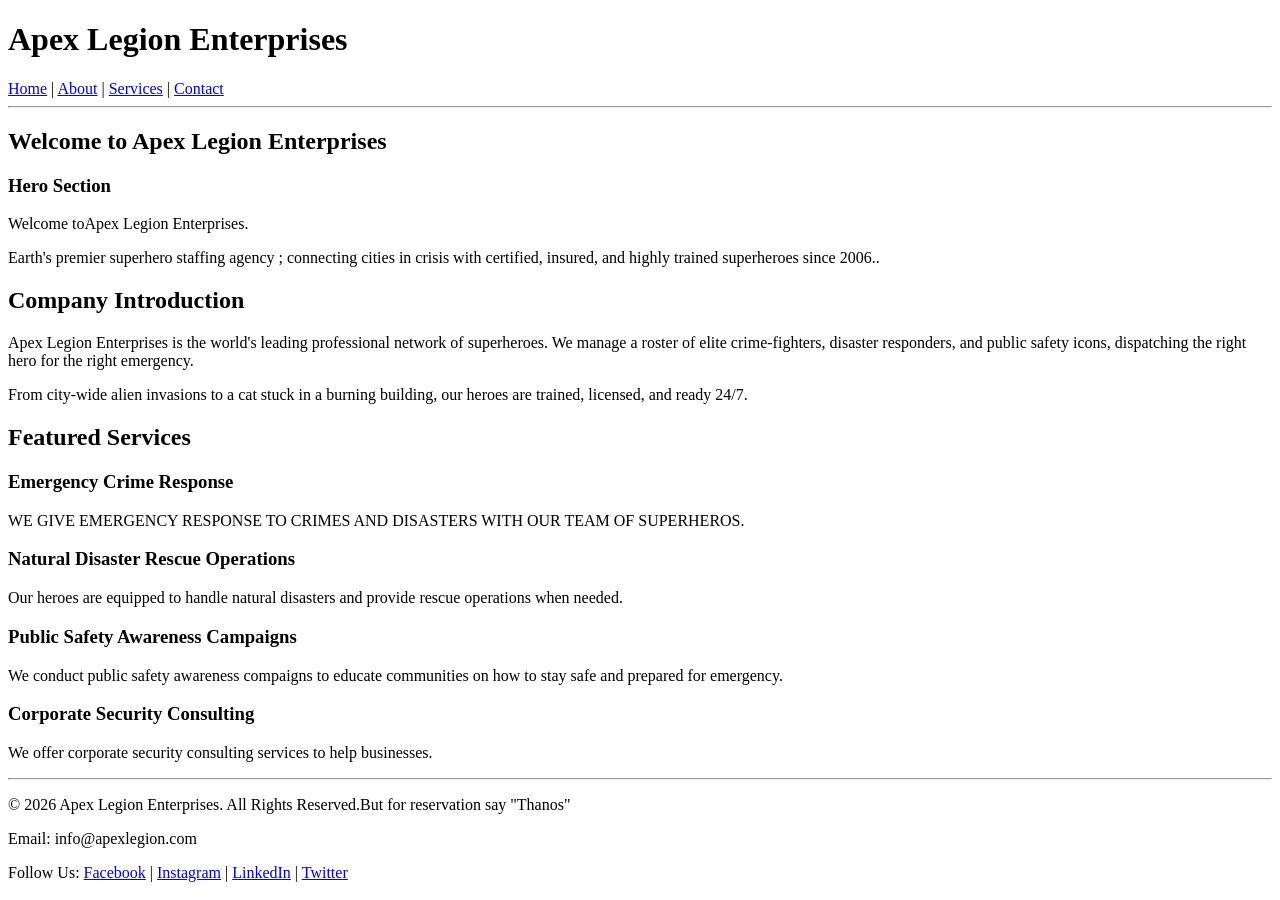
==== index.html @ bfd605f2 "Initial commit of Multi-page-websete" ====
<!DOCTYPE html>
<html lang="en">
<head>
    <meta charset="UTF-8">
    <meta name="viewport" content="width=device-width, initial-scale=1.0">
    <title>Apex Legion Enterprises - Home</title>
</head>
<body>

    <header>
        <h1>Apex Legion Enterprises</h1>

        <nav>
            <a href="index.html">Home</a> |
            <a href="about.html">About</a> |
            <a href="services.html">Services</a> |
            <a href="contact.html">Contact</a>
        </nav>

        <hr>
    </header>

    <main>

        <section>
            <h2>Welcome to Apex Legion Enterprises</h2>

            <article>
                <h3>Hero Section</h3>

                <p>
                    Welcome toApex Legion Enterprises.
                </p>

                <p>
                     Earth's premier superhero staffing agency ; connecting cities in crisis with certified, insured, and highly trained superheroes since 2006..
                </p>
            </article>
        </section>

        <section>
            <h2>Company Introduction</h2>

            <article>
                <p>
                    Apex Legion Enterprises is the world's leading professional network of superheroes. We manage a roster of elite crime-fighters, disaster responders, and public safety icons, dispatching the right hero for the right emergency.
                </p>

                <p>
                     From city-wide alien invasions to a cat stuck in a burning building, our heroes are trained, licensed, and ready 24/7.
                </p>
            </article>
        </section>

        <section>
            <h2>Featured Services</h2>

            <article>

                <h3>Emergency Crime Response</h3>
                <p>
                   WE GIVE EMERGENCY RESPONSE TO CRIMES AND DISASTERS WITH OUR TEAM OF SUPERHEROS.
                </p>

                <h3>Natural Disaster Rescue Operations</h3>
                <p>
                    Our heroes are equipped to handle natural disasters and provide rescue operations when needed.
                </p>

                <h3>Public Safety Awareness Campaigns</h3>
                <p>
                    We conduct public safety awareness compaigns to educate communities on how to stay safe and prepared for emergency.
                </p>

                <h3>Corporate Security Consulting</h3>
                <p>
                    We offer corporate security consulting services to help businesses.
                </p>

            </article>
        </section>

    </main>

    <hr>

    <footer>

        <p>&copy; 2026 Apex Legion Enterprises. All Rights Reserved.But for reservation say "Thanos"</p>

        <p>Email: info@apexlegion.com</p>

        <p>
            Follow Us:
            <a href="#">Facebook</a> |
            <a href="#">Instagram</a> |
            <a href="#">LinkedIn</a> |
            <a href="#">Twitter</a>
        </p>

    </footer>

</body>
</html>
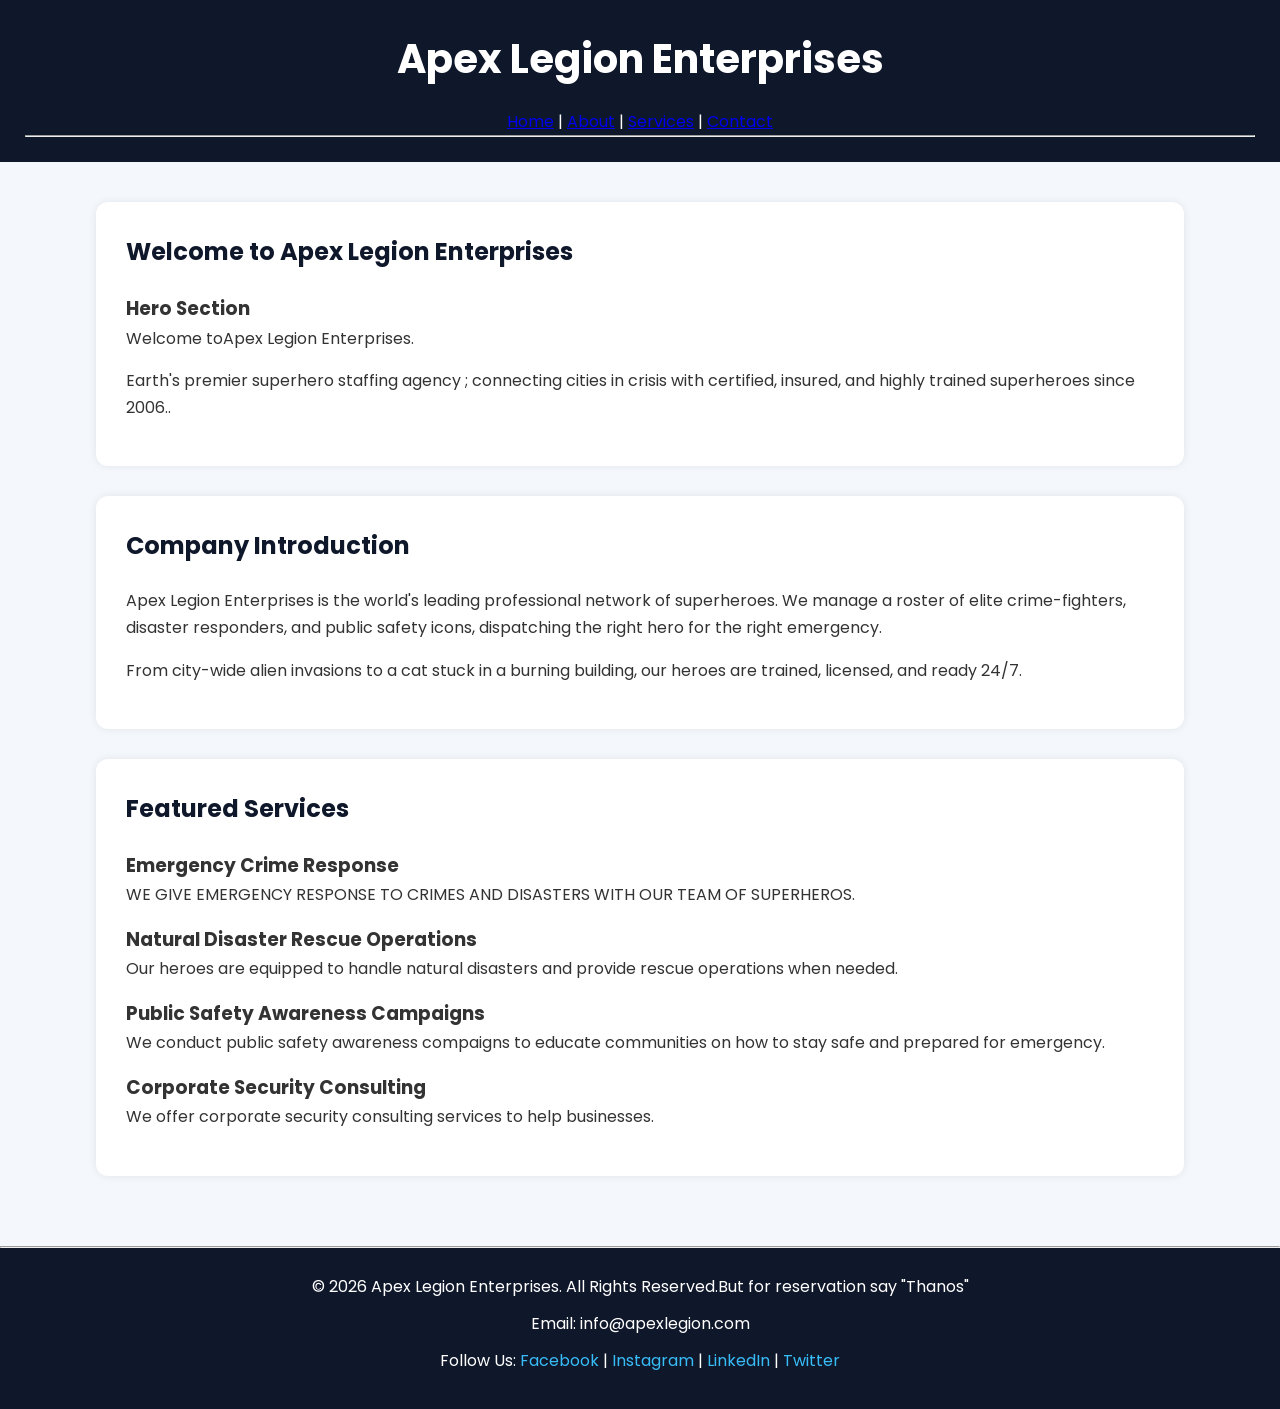
==== commit c919c91b: "added new css and updated project files" ====
--- a/index.html
+++ b/index.html
@@ -1,104 +1,108 @@
-<!DOCTYPE html>
-<html lang="en">
-<head>
-    <meta charset="UTF-8">
-    <meta name="viewport" content="width=device-width, initial-scale=1.0">
-    <title>Apex Legion Enterprises - Home</title>
-</head>
-<body>
-
-    <header>
-        <h1>Apex Legion Enterprises</h1>
-
-        <nav>
-            <a href="index.html">Home</a> |
-            <a href="about.html">About</a> |
-            <a href="services.html">Services</a> |
-            <a href="contact.html">Contact</a>
-        </nav>
-
-        <hr>
-    </header>
-
-    <main>
-
-        <section>
-            <h2>Welcome to Apex Legion Enterprises</h2>
-
-            <article>
-                <h3>Hero Section</h3>
-
-                <p>
-                    Welcome toApex Legion Enterprises.
-                </p>
-
-                <p>
-                     Earth's premier superhero staffing agency ; connecting cities in crisis with certified, insured, and highly trained superheroes since 2006..
-                </p>
-            </article>
-        </section>
-
-        <section>
-            <h2>Company Introduction</h2>
-
-            <article>
-                <p>
-                    Apex Legion Enterprises is the world's leading professional network of superheroes. We manage a roster of elite crime-fighters, disaster responders, and public safety icons, dispatching the right hero for the right emergency.
-                </p>
-
-                <p>
-                     From city-wide alien invasions to a cat stuck in a burning building, our heroes are trained, licensed, and ready 24/7.
-                </p>
-            </article>
-        </section>
-
-        <section>
-            <h2>Featured Services</h2>
-
-            <article>
-
-                <h3>Emergency Crime Response</h3>
-                <p>
-                   WE GIVE EMERGENCY RESPONSE TO CRIMES AND DISASTERS WITH OUR TEAM OF SUPERHEROS.
-                </p>
-
-                <h3>Natural Disaster Rescue Operations</h3>
-                <p>
-                    Our heroes are equipped to handle natural disasters and provide rescue operations when needed.
-                </p>
-
-                <h3>Public Safety Awareness Campaigns</h3>
-                <p>
-                    We conduct public safety awareness compaigns to educate communities on how to stay safe and prepared for emergency.
-                </p>
-
-                <h3>Corporate Security Consulting</h3>
-                <p>
-                    We offer corporate security consulting services to help businesses.
-                </p>
-
-            </article>
-        </section>
-
-    </main>
-
-    <hr>
-
-    <footer>
-
-        <p>&copy; 2026 Apex Legion Enterprises. All Rights Reserved.But for reservation say "Thanos"</p>
-
-        <p>Email: info@apexlegion.com</p>
-
-        <p>
-            Follow Us:
-            <a href="#">Facebook</a> |
-            <a href="#">Instagram</a> |
-            <a href="#">LinkedIn</a> |
-            <a href="#">Twitter</a>
-        </p>
-
-    </footer>
-
-</body>
+<!DOCTYPE html>
+<html lang="en">
+<head>
+    <meta charset="UTF-8">
+    <meta name="viewport" content="width=device-width, initial-scale=1.0">
+    <title>Apex Legion Enterprises - Home</title>
+     <link rel="preconnect" href="https://fonts.gstatic.com" crossorigin>
+    <link href="https://fonts.googleapis.com/css2?family=Poppins:wght@300;400;500;600;700&display=swap" rel="stylesheet">
+    <link rel="stylesheet" href="style.css">
+
+</head>
+<body>
+
+    <header>
+        <h1>Apex Legion Enterprises</h1>
+
+        <nav>
+            <a href="index.html">Home</a> |
+            <a href="about.html">About</a> |
+            <a href="services.html">Services</a> |
+            <a href="contact.html">Contact</a>
+        </nav>
+
+        <hr>
+    </header>
+
+    <main>
+
+        <section>
+            <h2>Welcome to Apex Legion Enterprises</h2>
+
+            <article>
+                <h3>Hero Section</h3>
+
+                <p>
+                    Welcome toApex Legion Enterprises.
+                </p>
+
+                <p>
+                     Earth's premier superhero staffing agency ; connecting cities in crisis with certified, insured, and highly trained superheroes since 2006..
+                </p>
+            </article>
+        </section>
+
+        <section>
+            <h2>Company Introduction</h2>
+
+            <article>
+                <p>
+                    Apex Legion Enterprises is the world's leading professional network of superheroes. We manage a roster of elite crime-fighters, disaster responders, and public safety icons, dispatching the right hero for the right emergency.
+                </p>
+
+                <p>
+                     From city-wide alien invasions to a cat stuck in a burning building, our heroes are trained, licensed, and ready 24/7.
+                </p>
+            </article>
+        </section>
+
+        <section>
+            <h2>Featured Services</h2>
+
+            <article>
+
+                <h3>Emergency Crime Response</h3>
+                <p>
+                   WE GIVE EMERGENCY RESPONSE TO CRIMES AND DISASTERS WITH OUR TEAM OF SUPERHEROS.
+                </p>
+
+                <h3>Natural Disaster Rescue Operations</h3>
+                <p>
+                    Our heroes are equipped to handle natural disasters and provide rescue operations when needed.
+                </p>
+
+                <h3>Public Safety Awareness Campaigns</h3>
+                <p>
+                    We conduct public safety awareness compaigns to educate communities on how to stay safe and prepared for emergency.
+                </p>
+
+                <h3>Corporate Security Consulting</h3>
+                <p>
+                    We offer corporate security consulting services to help businesses.
+                </p>
+
+            </article>
+        </section>
+
+    </main>
+
+    <hr>
+
+    <footer>
+
+        <p>&copy; 2026 Apex Legion Enterprises. All Rights Reserved.But for reservation say "Thanos"</p>
+
+        <p>Email: info@apexlegion.com</p>
+
+        <p>
+            Follow Us:
+            <a href="#">Facebook</a> |
+            <a href="#">Instagram</a> |
+            <a href="#">LinkedIn</a> |
+            <a href="#">Twitter</a>
+        </p>
+
+    </footer>
+
+</body>
 </html>
--- a/style.css
+++ b/style.css
@@ -0,0 +1,143 @@
+*{
+    margin:0;
+    padding:0;
+    box-sizing:border-box;
+}
+
+
+body{
+    font-family:'Poppins',sans-serif;
+    background:#f4f7fb;
+    color:#333;
+    line-height:1.7;
+}
+
+
+header{
+    background:#0f172a;
+    color:white;
+    text-align:center;
+    padding:25px;
+}
+
+header h1{
+    font-size:40px;
+    margin-bottom:15px;
+}
+
+nav ul{
+    list-style:none;
+}
+
+nav ul li{
+    display:inline-block;
+    margin:0 15px;
+}
+
+nav ul li a{
+    color:white;
+    text-decoration:none;
+    font-size:18px;
+    font-weight:500;
+    transition:.3s;
+}
+
+nav ul li a:hover,
+nav ul li a.active{
+    color:#38bdf8;
+}
+
+main{
+    width:85%;
+    margin:auto;
+    padding:40px 0;
+}
+
+
+.hero{
+    background:white;
+    padding:50px;
+    text-align:center;
+    border-radius:12px;
+    margin-bottom:40px;
+    box-shadow:0 0 10px rgba(0,0,0,.1);
+}
+
+.hero h2{
+    font-size:35px;
+    color:#0f172a;
+    margin-bottom:20px;
+}
+
+.hero p{
+    font-size:18px;
+    margin-bottom:15px;
+}
+
+
+.btn{
+    display:inline-block;
+    margin-top:20px;
+    background:#2563eb;
+    color:white;
+    text-decoration:none;
+    padding:12px 28px;
+    border-radius:8px;
+    transition:.3s;
+}
+
+.btn:hover{
+    background:#1d4ed8;
+}
+
+
+section{
+    background:white;
+    padding:30px;
+    margin-bottom:30px;
+    border-radius:12px;
+    box-shadow:0 0 8px rgba(0,0,0,.08);
+}
+
+section h2{
+    margin-bottom:20px;
+    color:#0f172a;
+}
+
+section p{
+    margin-bottom:15px;
+}
+
+.service-box{
+    margin-bottom:25px;
+    padding:20px;
+    background:#eef6ff;
+    border-left:5px solid #2563eb;
+    border-radius:8px;
+}
+
+.service-box h3{
+    margin-bottom:10px;
+    color:#2563eb;
+}
+
+
+footer{
+    background:#0f172a;
+    color:white;
+    text-align:center;
+    padding:25px;
+}
+
+footer p{
+    margin-bottom:10px;
+}
+
+footer a{
+    color:#38bdf8;
+    text-decoration:none;
+}
+
+footer a:hover{
+    color:white;
+}
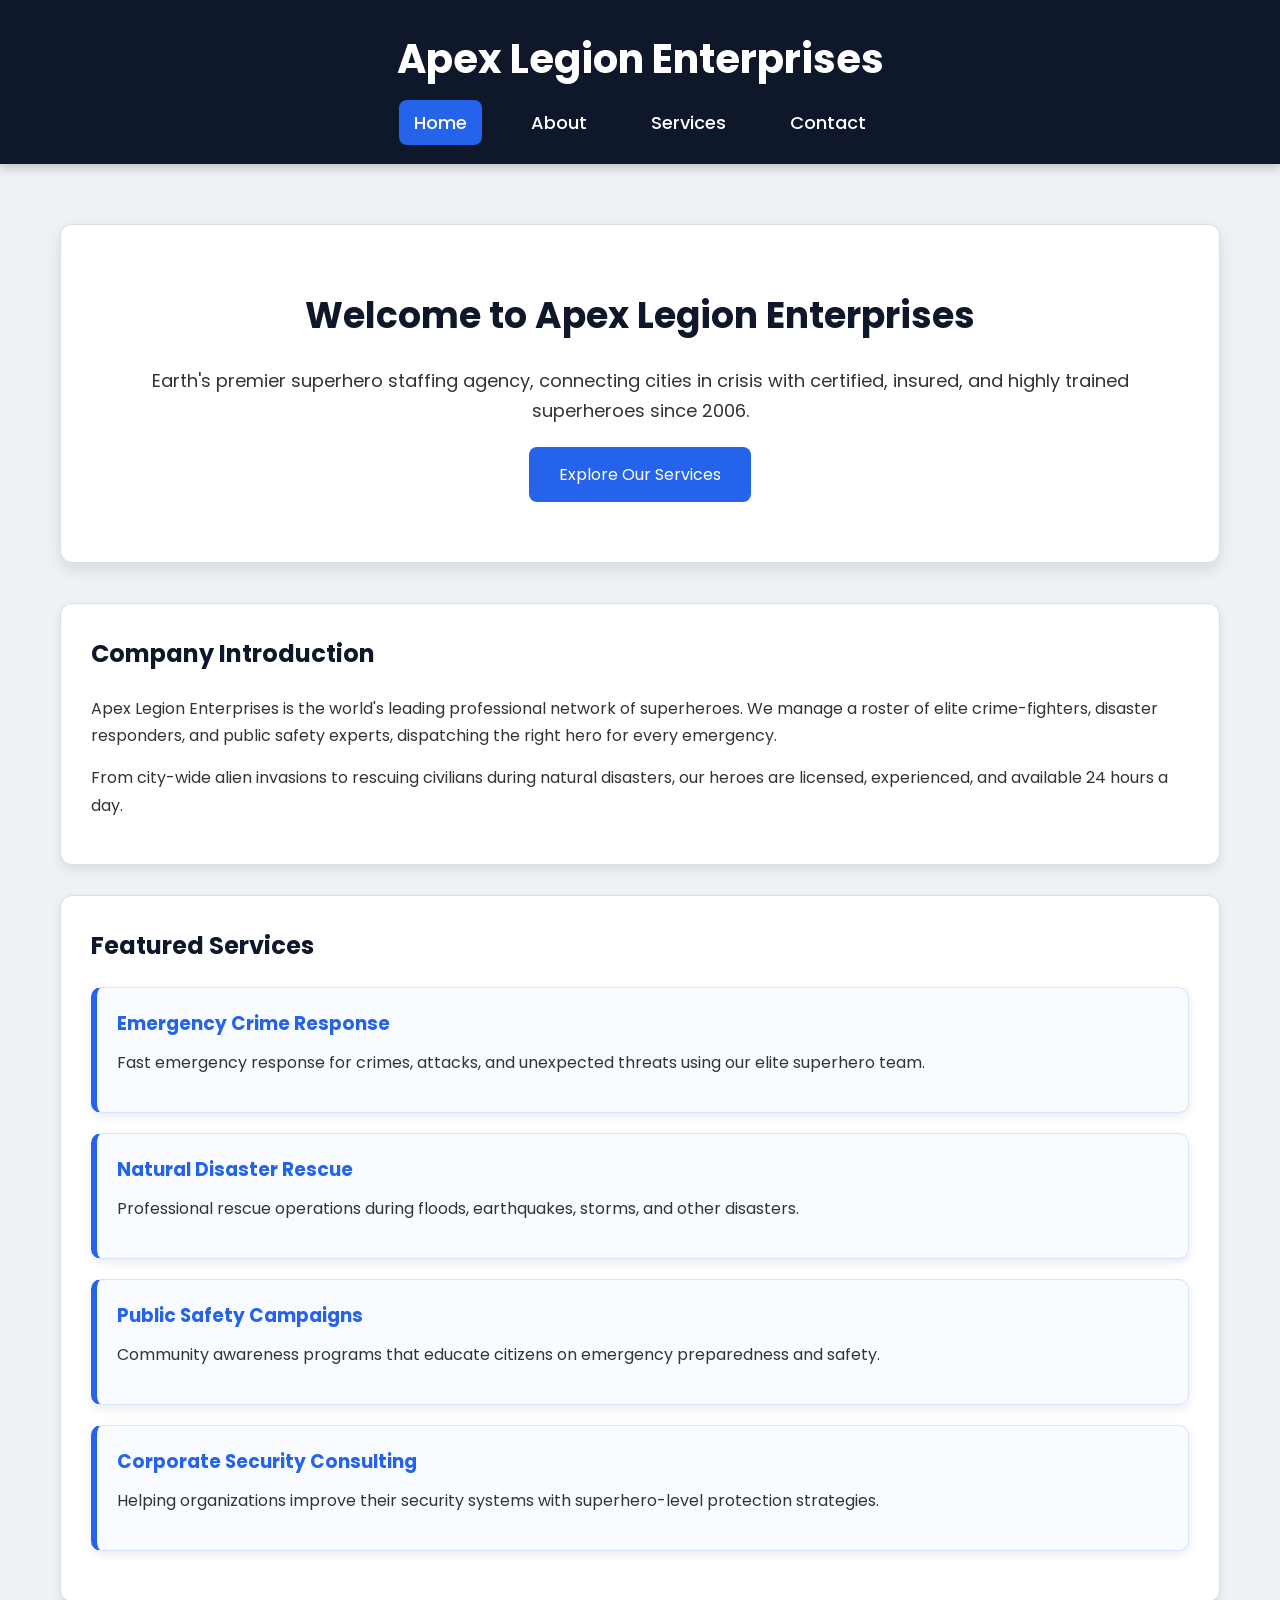
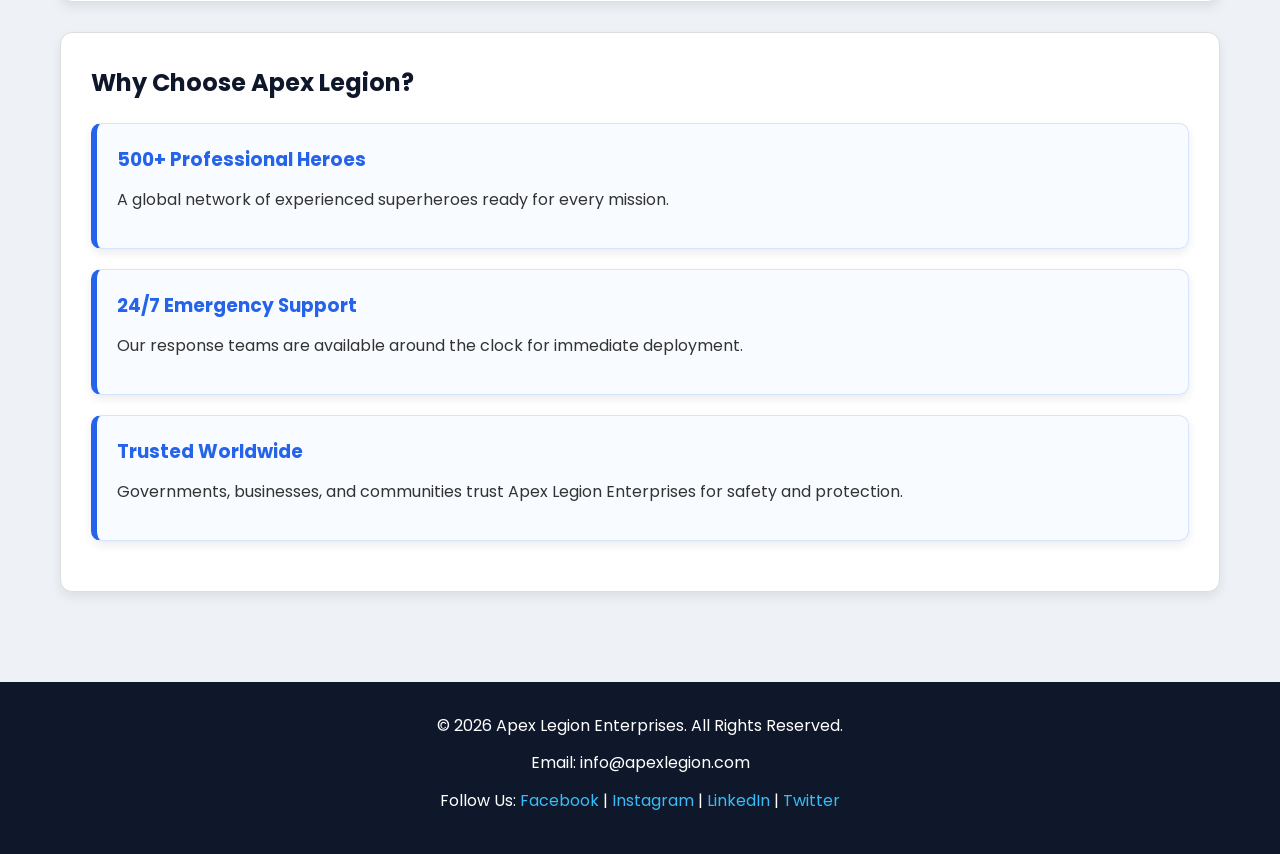
==== commit 07f26eab: "Added new css and updated project files" ====
--- a/index.html
+++ b/index.html
@@ -1,96 +1,140 @@
 <!DOCTYPE html>
 <html lang="en">
+
 <head>
     <meta charset="UTF-8">
     <meta name="viewport" content="width=device-width, initial-scale=1.0">
     <title>Apex Legion Enterprises - Home</title>
-     <link rel="preconnect" href="https://fonts.gstatic.com" crossorigin>
-    <link href="https://fonts.googleapis.com/css2?family=Poppins:wght@300;400;500;600;700&display=swap" rel="stylesheet">
+
+    <!-- Google Font -->
+    <link rel="preconnect" href="https://fonts.googleapis.com">
+    <link rel="preconnect" href="https://fonts.gstatic.com" crossorigin>
+    <link href="https://fonts.googleapis.com/css2?family=Poppins:wght@300;400;500;600;700&display=swap"
+        rel="stylesheet">
+
+    <!-- External CSS -->
     <link rel="stylesheet" href="style.css">
+</head>
 
-</head>
 <body>
 
     <header>
+
         <h1>Apex Legion Enterprises</h1>
 
         <nav>
-            <a href="index.html">Home</a> |
-            <a href="about.html">About</a> |
-            <a href="services.html">Services</a> |
-            <a href="contact.html">Contact</a>
+            <ul>
+                <li><a href="index.html" class="active">Home</a></li>
+                <li><a href="about.html">About</a></li>
+                <li><a href="services.html">Services</a></li>
+                <li><a href="contact.html">Contact</a></li>
+            </ul>
         </nav>
 
-        <hr>
     </header>
 
     <main>
 
-        <section>
+        <!-- Hero Section -->
+        <section class="hero">
+
             <h2>Welcome to Apex Legion Enterprises</h2>
 
-            <article>
-                <h3>Hero Section</h3>
+            <p>
+                Earth's premier superhero staffing agency, connecting cities in crisis with certified,
+                insured, and highly trained superheroes since 2006.
+            </p>
 
-                <p>
-                    Welcome toApex Legion Enterprises.
-                </p>
+            <a href="services.html" class="btn">Explore Our Services</a>
 
-                <p>
-                     Earth's premier superhero staffing agency ; connecting cities in crisis with certified, insured, and highly trained superheroes since 2006..
-                </p>
-            </article>
         </section>
 
+        <!-- Company Introduction -->
         <section>
+
             <h2>Company Introduction</h2>
 
-            <article>
-                <p>
-                    Apex Legion Enterprises is the world's leading professional network of superheroes. We manage a roster of elite crime-fighters, disaster responders, and public safety icons, dispatching the right hero for the right emergency.
-                </p>
+            <p>
+                Apex Legion Enterprises is the world's leading professional network of superheroes.
+                We manage a roster of elite crime-fighters, disaster responders, and public safety
+                experts, dispatching the right hero for every emergency.
+            </p>
 
-                <p>
-                     From city-wide alien invasions to a cat stuck in a burning building, our heroes are trained, licensed, and ready 24/7.
-                </p>
-            </article>
+            <p>
+                From city-wide alien invasions to rescuing civilians during natural disasters,
+                our heroes are licensed, experienced, and available 24 hours a day.
+            </p>
+
         </section>
 
+        <!-- Featured Services -->
         <section>
+
             <h2>Featured Services</h2>
 
-            <article>
-
+            <div class="service-box">
                 <h3>Emergency Crime Response</h3>
                 <p>
-                   WE GIVE EMERGENCY RESPONSE TO CRIMES AND DISASTERS WITH OUR TEAM OF SUPERHEROS.
+                    Fast emergency response for crimes, attacks, and unexpected threats using our elite superhero team.
                 </p>
+            </div>
 
-                <h3>Natural Disaster Rescue Operations</h3>
+            <div class="service-box">
+                <h3>Natural Disaster Rescue</h3>
                 <p>
-                    Our heroes are equipped to handle natural disasters and provide rescue operations when needed.
+                    Professional rescue operations during floods, earthquakes, storms, and other disasters.
                 </p>
+            </div>
 
-                <h3>Public Safety Awareness Campaigns</h3>
+            <div class="service-box">
+                <h3>Public Safety Campaigns</h3>
                 <p>
-                    We conduct public safety awareness compaigns to educate communities on how to stay safe and prepared for emergency.
+                    Community awareness programs that educate citizens on emergency preparedness and safety.
                 </p>
+            </div>
 
+            <div class="service-box">
                 <h3>Corporate Security Consulting</h3>
                 <p>
-                    We offer corporate security consulting services to help businesses.
+                    Helping organizations improve their security systems with superhero-level protection strategies.
                 </p>
+            </div>
 
-            </article>
+        </section>
+
+        <!-- Featured Content -->
+        <section>
+
+            <h2>Why Choose Apex Legion?</h2>
+
+            <div class="service-box">
+                <h3>500+ Professional Heroes</h3>
+                <p>
+                    A global network of experienced superheroes ready for every mission.
+                </p>
+            </div>
+
+            <div class="service-box">
+                <h3>24/7 Emergency Support</h3>
+                <p>
+                    Our response teams are available around the clock for immediate deployment.
+                </p>
+            </div>
+
+            <div class="service-box">
+                <h3>Trusted Worldwide</h3>
+                <p>
+                    Governments, businesses, and communities trust Apex Legion Enterprises for safety and protection.
+                </p>
+            </div>
+
         </section>
 
     </main>
 
-    <hr>
-
     <footer>
 
-        <p>&copy; 2026 Apex Legion Enterprises. All Rights Reserved.But for reservation say "Thanos"</p>
+        <p>&copy; 2026 Apex Legion Enterprises. All Rights Reserved.</p>
 
         <p>Email: info@apexlegion.com</p>
 
@@ -105,4 +149,6 @@
     </footer>
 
 </body>
-</html>+
+</html>
+
--- a/style.css
+++ b/style.css
@@ -4,20 +4,31 @@
     box-sizing:border-box;
 }
 
-
 body{
     font-family:'Poppins',sans-serif;
-    background:#f4f7fb;
+    background:#eef2f7;
     color:#333;
     line-height:1.7;
 }
 
 
+main{
+    max-width:1200px;
+    margin:40px auto;
+    padding:20px;
+}
+
+
+
 header{
     background:#0f172a;
     color:white;
     text-align:center;
     padding:25px;
+    position:sticky;
+    top:0;
+    z-index:1000;
+    box-shadow:0 4px 10px rgba(0,0,0,.2);
 }
 
 header h1{
@@ -25,6 +36,7 @@
     margin-bottom:15px;
 }
 
+
 nav ul{
     list-style:none;
 }
@@ -39,86 +51,277 @@
     text-decoration:none;
     font-size:18px;
     font-weight:500;
+    padding:10px 15px;
+    border-radius:8px;
     transition:.3s;
 }
 
 nav ul li a:hover,
 nav ul li a.active{
-    color:#38bdf8;
-}
-
-main{
-    width:85%;
-    margin:auto;
-    padding:40px 0;
+    background:#2563eb;
+    color:white;
 }
 
 
 .hero{
     background:white;
-    padding:50px;
+    padding:60px;
     text-align:center;
     border-radius:12px;
     margin-bottom:40px;
-    box-shadow:0 0 10px rgba(0,0,0,.1);
+    border:1px solid #ddd;
+    box-shadow:0 6px 15px rgba(0,0,0,.1);
 }
 
 .hero h2{
-    font-size:35px;
+    font-size:36px;
+    margin-bottom:20px;
     color:#0f172a;
-    margin-bottom:20px;
 }
 
 .hero p{
     font-size:18px;
-    margin-bottom:15px;
-}
-
-
-.btn{
-    display:inline-block;
-    margin-top:20px;
-    background:#2563eb;
-    color:white;
-    text-decoration:none;
-    padding:12px 28px;
-    border-radius:8px;
-    transition:.3s;
-}
-
-.btn:hover{
-    background:#1d4ed8;
-}
-
+    margin-bottom:20px;
+}
 
 section{
     background:white;
     padding:30px;
     margin-bottom:30px;
     border-radius:12px;
-    box-shadow:0 0 8px rgba(0,0,0,.08);
+    border:1px solid #ddd;
+    box-shadow:0 5px 12px rgba(0,0,0,.08);
 }
 
 section h2{
+    color:#0f172a;
     margin-bottom:20px;
-    color:#0f172a;
 }
 
 section p{
     margin-bottom:15px;
 }
 
+
+.card-grid{
+    display:grid;
+    grid-template-columns:repeat(auto-fit,minmax(240px,1fr));
+    gap:25px;
+    margin-top:20px;
+}
+
+
 .service-box{
-    margin-bottom:25px;
+    background:#f8fbff;
+    border:1px solid #d6e4ff;
+    border-left:6px solid #2563eb;
+    border-radius:10px;
     padding:20px;
-    background:#eef6ff;
-    border-left:5px solid #2563eb;
+    margin:20px 0;
+    box-shadow:0 4px 10px rgba(0,0,0,.08);
+    transition:.3s;
+}
+
+.service-box:hover{
+    transform:translateY(-5px);
+    box-shadow:0 10px 20px rgba(0,0,0,.15);
+}
+
+.service-box h3{
+    color:#2563eb;
+    margin-bottom:10px;
+}
+
+
+.team-card{
+    background:#ffffff;
+    border:1px solid #e2e8f0;
+    border-radius:10px;
+    padding:25px 20px;
+    margin:20px 0;
+    text-align:center;
+    box-shadow:0 4px 10px rgba(0,0,0,.08);
+    transition:.3s;
+}
+
+.team-card:hover{
+    transform:translateY(-5px);
+    box-shadow:0 10px 20px rgba(0,0,0,.15);
+}
+
+.team-card img{
+    width:120px;
+    height:120px;
+    border-radius:50%;
+    object-fit:cover;
+    margin:0 auto 15px;
+    box-shadow:0 4px 8px rgba(0,0,0,.15);
+}
+
+.team-card h3{
+    color:#0f172a;
+    margin-bottom:5px;
+}
+
+.team-card p{
+    color:#555;
+    font-size:15px;
+}
+
+
+.featured-card{
+    background:#f8fbff;
+    border:1px solid #d6e4ff;
+    border-top:6px solid #2563eb;
+    border-radius:10px;
+    padding:20px;
+    margin:20px 0;
+    box-shadow:0 4px 10px rgba(0,0,0,.08);
+    transition:.3s;
+}
+
+.featured-card:hover{
+    transform:translateY(-5px);
+    box-shadow:0 10px 20px rgba(0,0,0,.15);
+}
+
+.featured-card h3{
+    color:#2563eb;
+    margin-bottom:10px;
+}
+
+.featured-card .btn{
+    margin-top:10px;
+}
+
+
+.pricing-card{
+    background:white;
+    border:1px solid #ddd;
+    border-radius:12px;
+    padding:30px 20px;
+    text-align:center;
+    margin:20px 0;
+    box-shadow:0 5px 12px rgba(0,0,0,.1);
+    transition:.3s;
+}
+
+.pricing-card:hover{
+    transform:translateY(-8px);
+    box-shadow:0 12px 24px rgba(0,0,0,.15);
+}
+
+.pricing-card.featured{
+    border:2px solid #2563eb;
+    transform:scale(1.05);
+}
+
+.pricing-card h3{
+    color:#0f172a;
+    margin-bottom:10px;
+}
+
+.pricing-card .price{
+    font-size:32px;
+    font-weight:700;
+    color:#2563eb;
+    margin-bottom:15px;
+}
+
+.pricing-card ul{
+    list-style:none;
+    margin-bottom:20px;
+}
+
+.pricing-card ul li{
+    padding:6px 0;
+    border-bottom:1px solid #eee;
+}
+
+
+.testimonial-card{
+    background:#f8fbff;
+    border:1px solid #d6e4ff;
+    border-radius:10px;
+    padding:25px;
+    margin:20px 0;
+    box-shadow:0 4px 10px rgba(0,0,0,.08);
+    font-style:italic;
+}
+
+.testimonial-card .name{
+    margin-top:15px;
+    font-weight:600;
+    font-style:normal;
+    color:#2563eb;
+}
+
+
+.btn{
+    display:inline-block;
+    background:#2563eb;
+    color:white;
+    text-decoration:none;
+    padding:14px 30px;
+    border:none;
     border-radius:8px;
-}
-
-.service-box h3{
-    margin-bottom:10px;
-    color:#2563eb;
+    cursor:pointer;
+    font-size:16px;
+    transition:.3s;
+}
+
+.btn:hover{
+    background:#1d4ed8;
+}
+
+
+form{
+    margin-top:20px;
+}
+
+form label{
+    font-weight:600;
+}
+
+form input,
+form textarea{
+    width:100%;
+    padding:12px;
+    margin-top:8px;
+    margin-bottom:20px;
+    border:1px solid #ccc;
+    border-radius:8px;
+    font-size:16px;
+    font-family:'Poppins',sans-serif;
+}
+
+form textarea{
+    resize:vertical;
+}
+
+form input:focus,
+form textarea:focus{
+    border-color:#2563eb;
+    outline:none;
+}
+
+
+img{
+    max-width:100%;
+    height:auto;
+    border-radius:10px;
+    display:block;
+    margin:20px auto;
+    box-shadow:0 5px 12px rgba(0,0,0,.15);
+}
+
+
+a{
+    transition:.3s;
+}
+
+a:hover{
+    color:#38bdf8;
 }
 
 
@@ -126,7 +329,8 @@
     background:#0f172a;
     color:white;
     text-align:center;
-    padding:25px;
+    padding:30px;
+    margin-top:40px;
 }
 
 footer p{
@@ -141,3 +345,83 @@
 footer a:hover{
     color:white;
 }
+
+/* Social media links row in footer */
+.social-links{
+    margin-top:15px;
+}
+
+.social-links a{
+    display:inline-block;
+    margin:0 10px;
+    padding:10px 14px;
+    border:1px solid #38bdf8;
+    border-radius:50%;
+    color:#38bdf8;
+    transition:.3s;
+}
+
+.social-links a:hover{
+    background:#38bdf8;
+    color:#0f172a;
+}
+
+
+
+.back-to-top{
+    position:fixed;
+    bottom:30px;
+    right:30px;
+    background:#2563eb;
+    color:white;
+    width:50px;
+    height:50px;
+    border-radius:50%;
+    display:flex;
+    align-items:center;
+    justify-content:center;
+    text-decoration:none;
+    font-size:22px;
+    box-shadow:0 4px 10px rgba(0,0,0,.25);
+    transition:.3s;
+    z-index:999;
+}
+
+.back-to-top:hover{
+    background:#1d4ed8;
+    transform:translateY(-4px);
+}
+
+
+@media(max-width:768px){
+
+    header h1{
+        font-size:28px;
+    }
+
+    nav ul li{
+        display:block;
+        margin:10px 0;
+    }
+
+    .hero{
+        padding:30px;
+    }
+
+    main{
+        width:95%;
+        padding:10px;
+    }
+
+    .pricing-card.featured{
+        transform:none;
+    }
+
+    .back-to-top{
+        bottom:20px;
+        right:20px;
+        width:44px;
+        height:44px;
+    }
+
+}
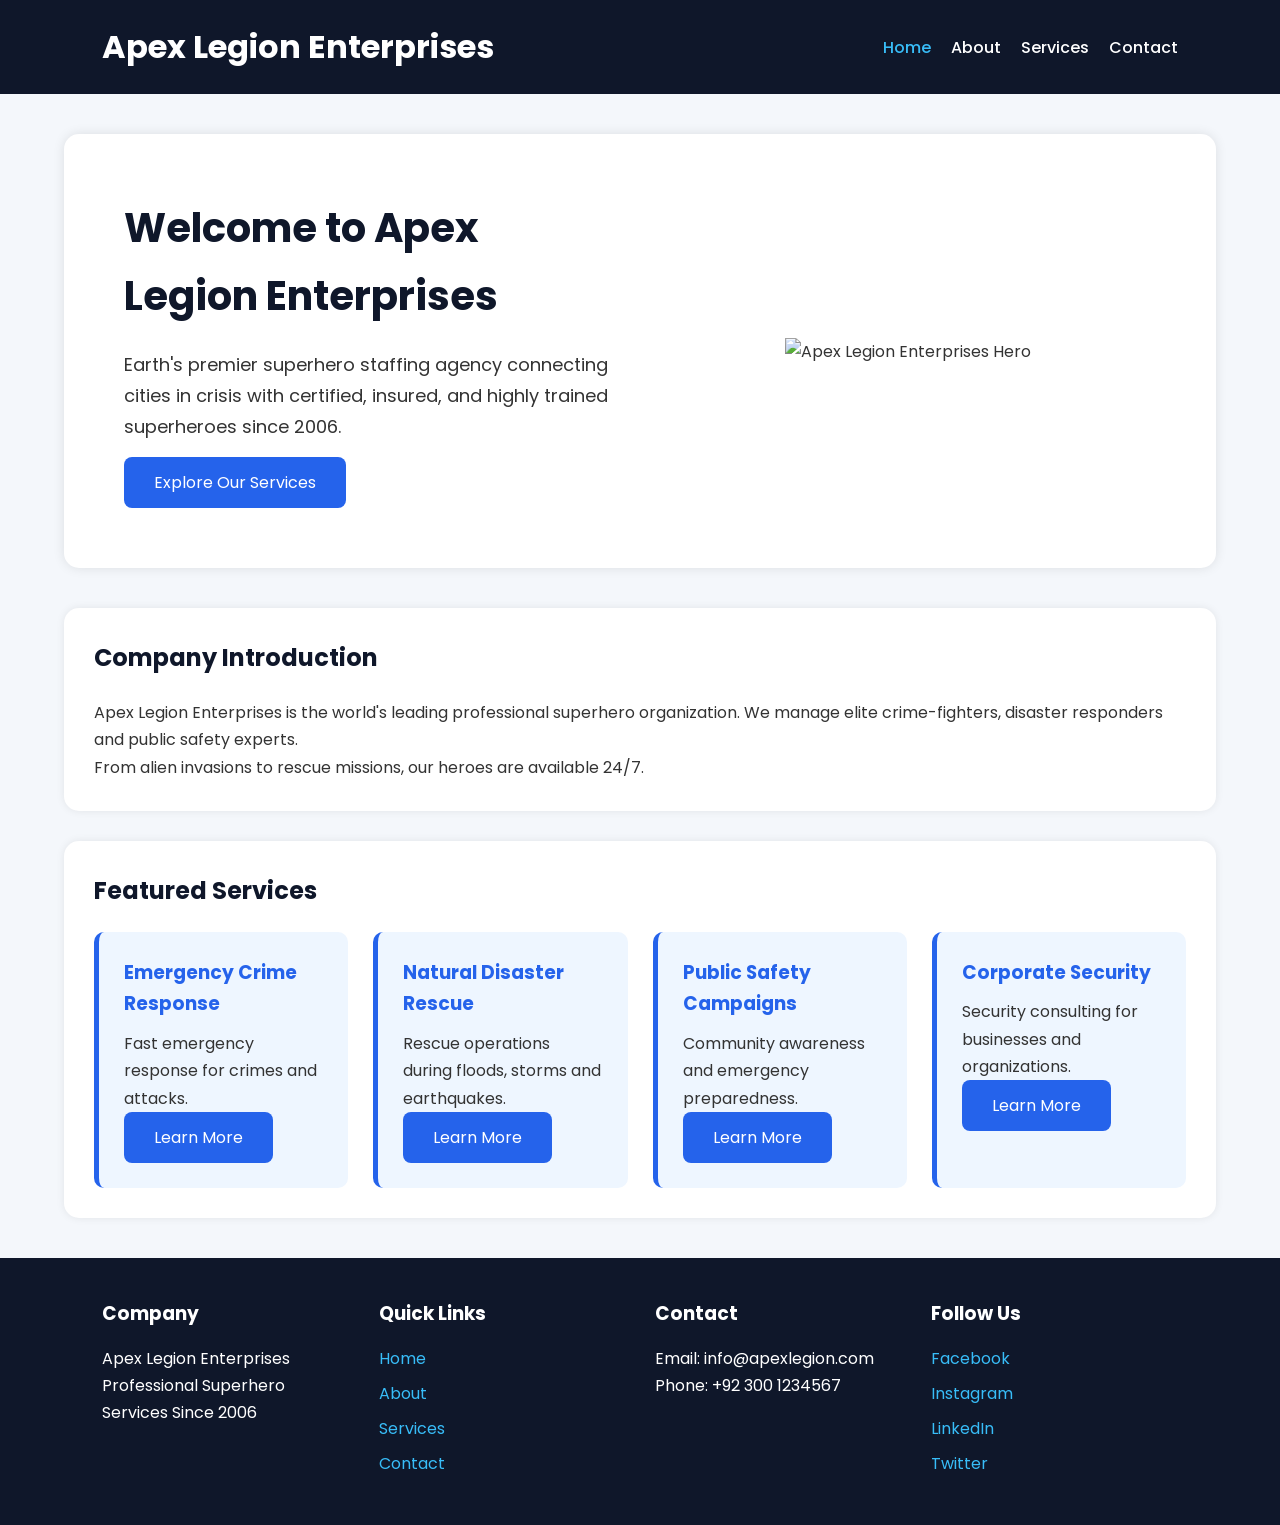
==== commit 328f7a07: "Update Project files" ====
--- a/index.html
+++ b/index.html
@@ -1,3 +1,4 @@
+
 <!DOCTYPE html>
 <html lang="en">
 
@@ -6,147 +7,195 @@
     <meta name="viewport" content="width=device-width, initial-scale=1.0">
     <title>Apex Legion Enterprises - Home</title>
 
-    <!-- Google Font -->
+    <link rel="stylesheet" href="style.css">
+
     <link rel="preconnect" href="https://fonts.googleapis.com">
     <link rel="preconnect" href="https://fonts.gstatic.com" crossorigin>
+
     <link href="https://fonts.googleapis.com/css2?family=Poppins:wght@300;400;500;600;700&display=swap"
         rel="stylesheet">
-
-    <!-- External CSS -->
-    <link rel="stylesheet" href="style.css">
 </head>
 
 <body>
 
-    <header>
-
-        <h1>Apex Legion Enterprises</h1>
-
-        <nav>
-            <ul>
-                <li><a href="index.html" class="active">Home</a></li>
-                <li><a href="about.html">About</a></li>
-                <li><a href="services.html">Services</a></li>
-                <li><a href="contact.html">Contact</a></li>
-            </ul>
-        </nav>
-
-    </header>
-
-    <main>
-
-        <!-- Hero Section -->
-        <section class="hero">
+<header>
+
+    <h1>Apex Legion Enterprises</h1>
+
+    <nav>
+        <ul>
+            <li><a class="active" href="index.html">Home</a></li>
+            <li><a href="about.html">About</a></li>
+            <li><a href="services.html">Services</a></li>
+            <li><a href="contact.html">Contact</a></li>
+        </ul>
+    </nav>
+
+</header>
+
+<main>
+
+    <section class="hero">
+
+        <div class="hero-text">
 
             <h2>Welcome to Apex Legion Enterprises</h2>
 
             <p>
-                Earth's premier superhero staffing agency, connecting cities in crisis with certified,
+                Earth's premier superhero staffing agency connecting cities in crisis with certified,
                 insured, and highly trained superheroes since 2006.
             </p>
 
-            <a href="services.html" class="btn">Explore Our Services</a>
-
-        </section>
-
-        <!-- Company Introduction -->
-        <section>
-
-            <h2>Company Introduction</h2>
-
-            <p>
-                Apex Legion Enterprises is the world's leading professional network of superheroes.
-                We manage a roster of elite crime-fighters, disaster responders, and public safety
-                experts, dispatching the right hero for every emergency.
-            </p>
-
-            <p>
-                From city-wide alien invasions to rescuing civilians during natural disasters,
-                our heroes are licensed, experienced, and available 24 hours a day.
-            </p>
-
-        </section>
-
-        <!-- Featured Services -->
-        <section>
-
-            <h2>Featured Services</h2>
-
-            <div class="service-box">
+            <a href="services.html" class="btn">
+                Explore Our Services
+            </a>
+
+        </div>
+
+        <div class="hero-image">
+
+            <img src="images (3).jfif" alt="Apex Legion Enterprises Hero">
+
+        </div>
+
+    </section>
+
+
+    <section>
+
+        <h2>Company Introduction</h2>
+
+        <p>
+            Apex Legion Enterprises is the world's leading professional superhero organization.
+            We manage elite crime-fighters, disaster responders and public safety experts.
+        </p>
+
+        <p>
+            From alien invasions to rescue missions, our heroes are available 24/7.
+        </p>
+
+    </section>
+
+
+    <section>
+
+        <h2>Featured Services</h2>
+
+        <div class="services-container">
+
+            <div class="service-box">
+
                 <h3>Emergency Crime Response</h3>
-                <p>
-                    Fast emergency response for crimes, attacks, and unexpected threats using our elite superhero team.
-                </p>
-            </div>
-
-            <div class="service-box">
+
+                <p>
+                    Fast emergency response for crimes and attacks.
+                </p>
+
+                <a href="services.html" class="btn">
+                    Learn More
+                </a>
+
+            </div>
+
+            <div class="service-box">
+
                 <h3>Natural Disaster Rescue</h3>
-                <p>
-                    Professional rescue operations during floods, earthquakes, storms, and other disasters.
-                </p>
-            </div>
-
-            <div class="service-box">
+
+                <p>
+                    Rescue operations during floods, storms and earthquakes.
+                </p>
+
+                <a href="services.html" class="btn">
+                    Learn More
+                </a>
+
+            </div>
+
+            <div class="service-box">
+
                 <h3>Public Safety Campaigns</h3>
-                <p>
-                    Community awareness programs that educate citizens on emergency preparedness and safety.
-                </p>
-            </div>
-
-            <div class="service-box">
-                <h3>Corporate Security Consulting</h3>
-                <p>
-                    Helping organizations improve their security systems with superhero-level protection strategies.
-                </p>
-            </div>
-
-        </section>
-
-        <!-- Featured Content -->
-        <section>
-
-            <h2>Why Choose Apex Legion?</h2>
-
-            <div class="service-box">
-                <h3>500+ Professional Heroes</h3>
-                <p>
-                    A global network of experienced superheroes ready for every mission.
-                </p>
-            </div>
-
-            <div class="service-box">
-                <h3>24/7 Emergency Support</h3>
-                <p>
-                    Our response teams are available around the clock for immediate deployment.
-                </p>
-            </div>
-
-            <div class="service-box">
-                <h3>Trusted Worldwide</h3>
-                <p>
-                    Governments, businesses, and communities trust Apex Legion Enterprises for safety and protection.
-                </p>
-            </div>
-
-        </section>
-
-    </main>
-
-    <footer>
-
-        <p>&copy; 2026 Apex Legion Enterprises. All Rights Reserved.</p>
+
+                <p>
+                    Community awareness and emergency preparedness.
+                </p>
+
+                <a href="services.html" class="btn">
+                    Learn More
+                </a>
+
+            </div>
+
+            <div class="service-box">
+
+                <h3>Corporate Security</h3>
+
+                <p>
+                    Security consulting for businesses and organizations.
+                </p>
+
+                <a href="services.html" class="btn">
+                    Learn More
+                </a>
+
+            </div>
+
+        </div>
+
+    </section>
+
+</main>
+
+<footer>
+
+    <div class="footer-column">
+
+        <h3>Company</h3>
+
+        <p>Apex Legion Enterprises</p>
+
+        <p>Professional Superhero Services Since 2006</p>
+
+    </div>
+
+    <div class="footer-column">
+
+        <h3>Quick Links</h3>
+
+        <a href="index.html">Home</a>
+
+        <a href="about.html">About</a>
+
+        <a href="services.html">Services</a>
+
+        <a href="contact.html">Contact</a>
+
+    </div>
+
+    <div class="footer-column">
+
+        <h3>Contact</h3>
 
         <p>Email: info@apexlegion.com</p>
 
-        <p>
-            Follow Us:
-            <a href="#">Facebook</a> |
-            <a href="#">Instagram</a> |
-            <a href="#">LinkedIn</a> |
-            <a href="#">Twitter</a>
-        </p>
-
-    </footer>
+        <p>Phone: +92 300 1234567</p>
+
+    </div>
+
+    <div class="footer-column">
+
+        <h3>Follow Us</h3>
+
+        <a href="#">Facebook</a>
+
+        <a href="#">Instagram</a>
+
+        <a href="#">LinkedIn</a>
+
+        <a href="#">Twitter</a>
+
+    </div>
+
+</footer>
 
 </body>
 
--- a/style.css
+++ b/style.css
@@ -1,272 +1,124 @@
+
+@import url('https://fonts.googleapis.com/css2?family=Poppins:wght@300;400;500;600;700&display=swap');
+
+
 *{
     margin:0;
     padding:0;
     box-sizing:border-box;
 }
 
+
 body{
     font-family:'Poppins',sans-serif;
-    background:#eef2f7;
+    background:#f4f7fb;
     color:#333;
     line-height:1.7;
 }
 
 
-main{
-    max-width:1200px;
-    margin:40px auto;
-    padding:20px;
-}
-
-
-
 header{
     background:#0f172a;
     color:white;
-    text-align:center;
-    padding:25px;
-    position:sticky;
-    top:0;
-    z-index:1000;
-    box-shadow:0 4px 10px rgba(0,0,0,.2);
+    padding:20px 8%;
+}
+
+/* FLEXBOX NAVIGATION */
+
+header{
+    display:flex;
+    justify-content:space-between;
+    align-items:center;
+    flex-wrap:wrap;
 }
 
 header h1{
-    font-size:40px;
-    margin-bottom:15px;
+    font-size:32px;
 }
 
 
 nav ul{
     list-style:none;
+    display:flex;
+    gap:20px;
+    flex-wrap:wrap;
 }
 
 nav ul li{
-    display:inline-block;
-    margin:0 15px;
+    list-style:none;
 }
 
 nav ul li a{
-    color:white;
     text-decoration:none;
-    font-size:18px;
+    color:white;
     font-weight:500;
-    padding:10px 15px;
-    border-radius:8px;
     transition:.3s;
 }
 
 nav ul li a:hover,
 nav ul li a.active{
-    background:#2563eb;
-    color:white;
-}
+    color:#38bdf8;
+}
+
+
+
+main{
+    width:90%;
+    margin:40px auto;
+}
+
 
 
 .hero{
+    display:flex;
+    justify-content:space-between;
+    align-items:center;
+    gap:40px;
+    flex-wrap:wrap;
+
     background:white;
     padding:60px;
-    text-align:center;
-    border-radius:12px;
+    border-radius:15px;
+    box-shadow:0 0 12px rgba(0,0,0,.1);
     margin-bottom:40px;
-    border:1px solid #ddd;
-    box-shadow:0 6px 15px rgba(0,0,0,.1);
+}
+
+.hero-text{
+    flex:1;
+    min-width:300px;
 }
 
 .hero h2{
-    font-size:36px;
-    margin-bottom:20px;
-    color:#0f172a;
-}
-
-.hero p{
-    font-size:18px;
-    margin-bottom:20px;
-}
-
-section{
-    background:white;
-    padding:30px;
-    margin-bottom:30px;
-    border-radius:12px;
-    border:1px solid #ddd;
-    box-shadow:0 5px 12px rgba(0,0,0,.08);
-}
-
-section h2{
+    font-size:40px;
     color:#0f172a;
     margin-bottom:20px;
 }
 
-section p{
+.hero p{
     margin-bottom:15px;
-}
-
-
-.card-grid{
-    display:grid;
-    grid-template-columns:repeat(auto-fit,minmax(240px,1fr));
-    gap:25px;
-    margin-top:20px;
-}
-
-
-.service-box{
-    background:#f8fbff;
-    border:1px solid #d6e4ff;
-    border-left:6px solid #2563eb;
-    border-radius:10px;
-    padding:20px;
-    margin:20px 0;
-    box-shadow:0 4px 10px rgba(0,0,0,.08);
-    transition:.3s;
-}
-
-.service-box:hover{
-    transform:translateY(-5px);
-    box-shadow:0 10px 20px rgba(0,0,0,.15);
-}
-
-.service-box h3{
-    color:#2563eb;
-    margin-bottom:10px;
-}
-
-
-.team-card{
-    background:#ffffff;
-    border:1px solid #e2e8f0;
-    border-radius:10px;
-    padding:25px 20px;
-    margin:20px 0;
-    text-align:center;
-    box-shadow:0 4px 10px rgba(0,0,0,.08);
-    transition:.3s;
-}
-
-.team-card:hover{
-    transform:translateY(-5px);
-    box-shadow:0 10px 20px rgba(0,0,0,.15);
-}
-
-.team-card img{
-    width:120px;
-    height:120px;
-    border-radius:50%;
-    object-fit:cover;
-    margin:0 auto 15px;
-    box-shadow:0 4px 8px rgba(0,0,0,.15);
-}
-
-.team-card h3{
-    color:#0f172a;
-    margin-bottom:5px;
-}
-
-.team-card p{
-    color:#555;
-    font-size:15px;
-}
-
-
-.featured-card{
-    background:#f8fbff;
-    border:1px solid #d6e4ff;
-    border-top:6px solid #2563eb;
-    border-radius:10px;
-    padding:20px;
-    margin:20px 0;
-    box-shadow:0 4px 10px rgba(0,0,0,.08);
-    transition:.3s;
-}
-
-.featured-card:hover{
-    transform:translateY(-5px);
-    box-shadow:0 10px 20px rgba(0,0,0,.15);
-}
-
-.featured-card h3{
-    color:#2563eb;
-    margin-bottom:10px;
-}
-
-.featured-card .btn{
-    margin-top:10px;
-}
-
-
-.pricing-card{
-    background:white;
-    border:1px solid #ddd;
-    border-radius:12px;
-    padding:30px 20px;
-    text-align:center;
-    margin:20px 0;
-    box-shadow:0 5px 12px rgba(0,0,0,.1);
-    transition:.3s;
-}
-
-.pricing-card:hover{
-    transform:translateY(-8px);
-    box-shadow:0 12px 24px rgba(0,0,0,.15);
-}
-
-.pricing-card.featured{
-    border:2px solid #2563eb;
-    transform:scale(1.05);
-}
-
-.pricing-card h3{
-    color:#0f172a;
-    margin-bottom:10px;
-}
-
-.pricing-card .price{
-    font-size:32px;
-    font-weight:700;
-    color:#2563eb;
-    margin-bottom:15px;
-}
-
-.pricing-card ul{
-    list-style:none;
-    margin-bottom:20px;
-}
-
-.pricing-card ul li{
-    padding:6px 0;
-    border-bottom:1px solid #eee;
-}
-
-
-.testimonial-card{
-    background:#f8fbff;
-    border:1px solid #d6e4ff;
-    border-radius:10px;
-    padding:25px;
-    margin:20px 0;
-    box-shadow:0 4px 10px rgba(0,0,0,.08);
-    font-style:italic;
-}
-
-.testimonial-card .name{
-    margin-top:15px;
-    font-weight:600;
-    font-style:normal;
-    color:#2563eb;
-}
+    font-size:18px;
+}
+
+.hero-image{
+    flex:1;
+    min-width:300px;
+    text-align:center;
+}
+
+.hero-image img{
+    width:100%;
+    max-width:450px;
+}
+
 
 
 .btn{
     display:inline-block;
     background:#2563eb;
     color:white;
+    padding:12px 30px;
     text-decoration:none;
-    padding:14px 30px;
-    border:none;
     border-radius:8px;
-    cursor:pointer;
-    font-size:16px;
     transition:.3s;
 }
 
@@ -275,23 +127,92 @@
 }
 
 
+
+section{
+    background:white;
+    margin-bottom:30px;
+    padding:30px;
+    border-radius:15px;
+    box-shadow:0 0 8px rgba(0,0,0,.08);
+}
+
+section h2{
+    margin-bottom:20px;
+    color:#0f172a;
+}
+
+
+
+.services-container{
+    display:flex;
+    justify-content:center;
+    gap:25px;
+    flex-wrap:wrap;
+}
+
+.service-box{
+    flex:1 1 250px;
+
+    background:#eef6ff;
+    padding:25px;
+    border-left:5px solid #2563eb;
+    border-radius:10px;
+
+    transition:.3s;
+}
+
+.service-box:hover{
+    transform:translateY(-6px);
+}
+
+.service-box h3{
+    margin-bottom:10px;
+    color:#2563eb;
+}
+
+
+.team-container{
+    display:flex;
+    gap:25px;
+    justify-content:center;
+    flex-wrap:wrap;
+}
+
+.team-card{
+    flex:1 1 220px;
+    text-align:center;
+    background:white;
+    padding:25px;
+    border-radius:15px;
+    box-shadow:0 0 10px rgba(0,0,0,.1);
+}
+
+.team-card img{
+    width:150px;
+    height:150px;
+    object-fit:cover;
+    border-radius:50%;
+    margin-bottom:15px;
+}
+
+.team-card h3{
+    color:#2563eb;
+}
+
+
+
 form{
     margin-top:20px;
-}
-
-form label{
-    font-weight:600;
 }
 
 form input,
 form textarea{
     width:100%;
     padding:12px;
+    border:1px solid #ccc;
+    border-radius:8px;
     margin-top:8px;
     margin-bottom:20px;
-    border:1px solid #ccc;
-    border-radius:8px;
-    font-size:16px;
     font-family:'Poppins',sans-serif;
 }
 
@@ -299,129 +220,60 @@
     resize:vertical;
 }
 
-form input:focus,
-form textarea:focus{
-    border-color:#2563eb;
-    outline:none;
-}
-
-
-img{
-    max-width:100%;
-    height:auto;
-    border-radius:10px;
-    display:block;
-    margin:20px auto;
-    box-shadow:0 5px 12px rgba(0,0,0,.15);
-}
-
-
-a{
-    transition:.3s;
-}
-
-a:hover{
-    color:#38bdf8;
-}
+form button{
+    border:none;
+    cursor:pointer;
+}
+
 
 
 footer{
     background:#0f172a;
     color:white;
-    text-align:center;
-    padding:30px;
-    margin-top:40px;
-}
-
-footer p{
-    margin-bottom:10px;
-}
-
-footer a{
+
+    display:flex;
+    justify-content:space-between;
+    flex-wrap:wrap;
+    gap:30px;
+
+    padding:40px 8%;
+}
+
+.footer-column{
+    flex:1 1 220px;
+}
+
+.footer-column h3{
+    margin-bottom:15px;
+}
+
+.footer-column a{
+    display:block;
     color:#38bdf8;
     text-decoration:none;
-}
-
-footer a:hover{
-    color:white;
-}
-
-/* Social media links row in footer */
-.social-links{
-    margin-top:15px;
-}
-
-.social-links a{
-    display:inline-block;
-    margin:0 10px;
-    padding:10px 14px;
-    border:1px solid #38bdf8;
-    border-radius:50%;
-    color:#38bdf8;
-    transition:.3s;
-}
-
-.social-links a:hover{
-    background:#38bdf8;
-    color:#0f172a;
-}
-
-
-
-.back-to-top{
-    position:fixed;
-    bottom:30px;
-    right:30px;
-    background:#2563eb;
-    color:white;
-    width:50px;
-    height:50px;
-    border-radius:50%;
-    display:flex;
-    align-items:center;
-    justify-content:center;
-    text-decoration:none;
-    font-size:22px;
-    box-shadow:0 4px 10px rgba(0,0,0,.25);
-    transition:.3s;
-    z-index:999;
-}
-
-.back-to-top:hover{
-    background:#1d4ed8;
-    transform:translateY(-4px);
-}
+    margin-bottom:8px;
+}
+
+.footer-column a:hover{
+    color:white;
+}
+
 
 
 @media(max-width:768px){
 
-    header h1{
-        font-size:28px;
-    }
-
-    nav ul li{
-        display:block;
-        margin:10px 0;
-    }
-
-    .hero{
-        padding:30px;
-    }
-
-    main{
-        width:95%;
-        padding:10px;
-    }
-
-    .pricing-card.featured{
-        transform:none;
-    }
-
-    .back-to-top{
-        bottom:20px;
-        right:20px;
-        width:44px;
-        height:44px;
-    }
+header{
+    flex-direction:column;
+    text-align:center;
+}
+
+.hero{
+    flex-direction:column;
+}
+
+footer{
+    flex-direction:column;
+    text-align:center;
+}
 
 }
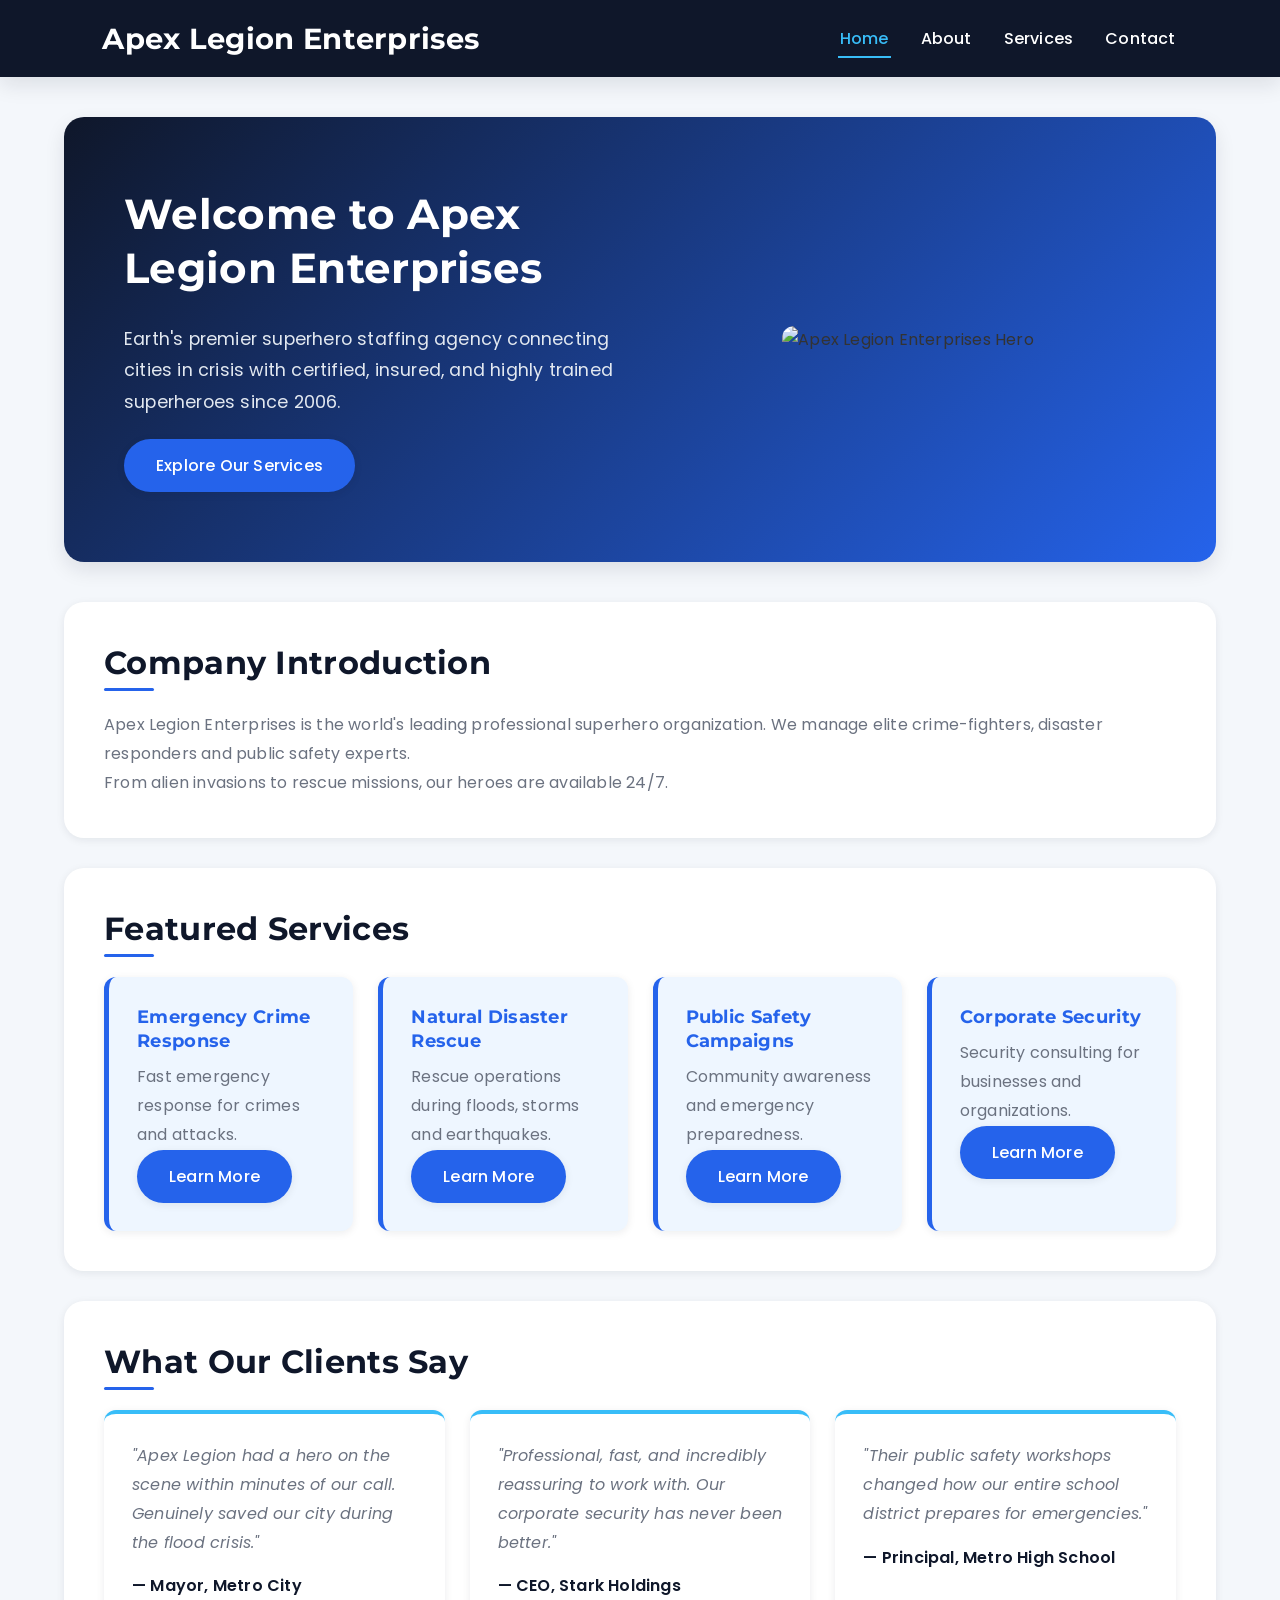
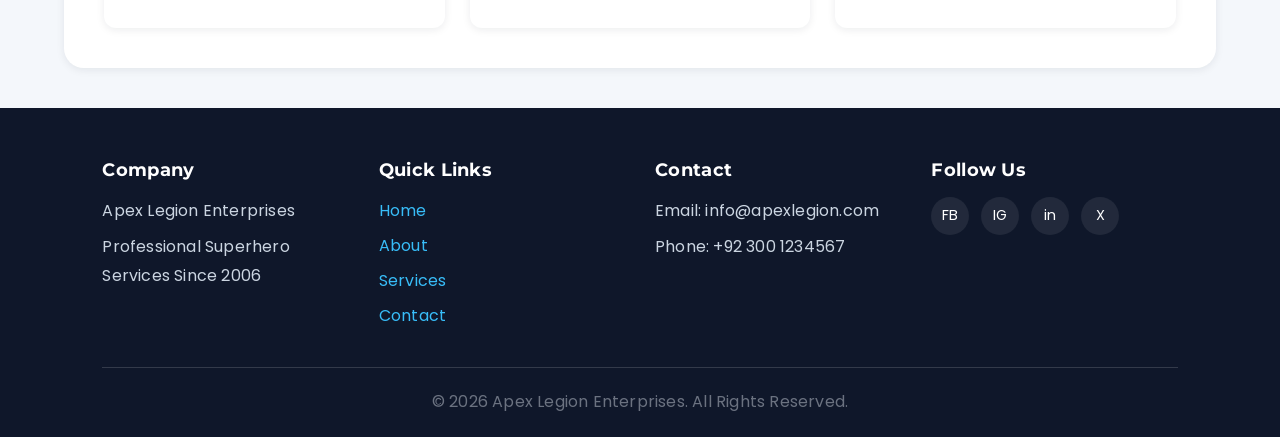
==== commit fd8f1f90: "Update Project Files" ====
--- a/index.html
+++ b/index.html
@@ -1,4 +1,3 @@
-
 <!DOCTYPE html>
 <html lang="en">
 
@@ -12,7 +11,7 @@
     <link rel="preconnect" href="https://fonts.googleapis.com">
     <link rel="preconnect" href="https://fonts.gstatic.com" crossorigin>
 
-    <link href="https://fonts.googleapis.com/css2?family=Poppins:wght@300;400;500;600;700&display=swap"
+    <link href="https://fonts.googleapis.com/css2?family=Poppins:wght@300;400;500;600;700&family=Montserrat:wght@600;700;800&display=swap"
         rel="stylesheet">
 </head>
 
@@ -143,61 +142,102 @@
 
     </section>
 
+
+    <section>
+
+        <h2>What Our Clients Say</h2>
+
+        <div class="testimonials-container">
+
+            <div class="testimonial-card">
+                <p>
+                    "Apex Legion had a hero on the scene within minutes of our call.
+                    Genuinely saved our city during the flood crisis."
+                </p>
+                <span class="testimonial-author">— Mayor, Metro City</span>
+            </div>
+
+            <div class="testimonial-card">
+                <p>
+                    "Professional, fast, and incredibly reassuring to work with.
+                    Our corporate security has never been better."
+                </p>
+                <span class="testimonial-author">— CEO, Stark Holdings</span>
+            </div>
+
+            <div class="testimonial-card">
+                <p>
+                    "Their public safety workshops changed how our entire school
+                    district prepares for emergencies."
+                </p>
+                <span class="testimonial-author">— Principal, Metro High School</span>
+            </div>
+
+        </div>
+
+    </section>
+
 </main>
 
 <footer>
 
-    <div class="footer-column">
-
-        <h3>Company</h3>
-
-        <p>Apex Legion Enterprises</p>
-
-        <p>Professional Superhero Services Since 2006</p>
+    <div class="footer-top">
+
+        <div class="footer-column">
+
+            <h3>Company</h3>
+
+            <p>Apex Legion Enterprises</p>
+
+            <p>Professional Superhero Services Since 2006</p>
+
+        </div>
+
+        <div class="footer-column">
+
+            <h3>Quick Links</h3>
+
+            <a href="index.html">Home</a>
+
+            <a href="about.html">About</a>
+
+            <a href="services.html">Services</a>
+
+            <a href="contact.html">Contact</a>
+
+        </div>
+
+        <div class="footer-column">
+
+            <h3>Contact</h3>
+
+            <p>Email: info@apexlegion.com</p>
+
+            <p>Phone: +92 300 1234567</p>
+
+        </div>
+
+        <div class="footer-column">
+
+            <h3>Follow Us</h3>
+
+            <div class="social-icons">
+                <a href="#" aria-label="Facebook">FB</a>
+                <a href="#" aria-label="Instagram">IG</a>
+                <a href="#" aria-label="LinkedIn">in</a>
+                <a href="#" aria-label="Twitter">X</a>
+            </div>
+
+        </div>
 
     </div>
 
-    <div class="footer-column">
-
-        <h3>Quick Links</h3>
-
-        <a href="index.html">Home</a>
-
-        <a href="about.html">About</a>
-
-        <a href="services.html">Services</a>
-
-        <a href="contact.html">Contact</a>
-
+    <div class="footer-bottom">
+        <p>&copy; 2026 Apex Legion Enterprises. All Rights Reserved.</p>
     </div>
 
-    <div class="footer-column">
-
-        <h3>Contact</h3>
-
-        <p>Email: info@apexlegion.com</p>
-
-        <p>Phone: +92 300 1234567</p>
-
-    </div>
-
-    <div class="footer-column">
-
-        <h3>Follow Us</h3>
-
-        <a href="#">Facebook</a>
-
-        <a href="#">Instagram</a>
-
-        <a href="#">LinkedIn</a>
-
-        <a href="#">Twitter</a>
-
-    </div>
-
 </footer>
 
 </body>
 
-</html>
-
+</html>
--- a/style.css
+++ b/style.css
@@ -1,6 +1,41 @@
-
-@import url('https://fonts.googleapis.com/css2?family=Poppins:wght@300;400;500;600;700&display=swap');
-
+@import url('https://fonts.googleapis.com/css2?family=Poppins:wght@300;400;500;600;700&family=Montserrat:wght@600;700;800&display=swap');
+
+:root{
+    
+    --color-primary:#0f172a;     
+    --color-accent:#2563eb;       
+    --color-accent-dark:#1d4ed8;  
+    --color-sky:#38bdf8;          
+    --color-bg:#f4f7fb;           
+    --color-card:#ffffff;         
+    --color-text:#333333;
+    --color-text-light:#6b7280;
+    --color-border:#e5e9f0;
+
+    
+    --font-heading:'Montserrat', sans-serif;
+    --font-body:'Poppins', sans-serif;
+
+    --radius-sm:8px;
+    --radius-md:12px;
+    --radius-lg:20px;
+    --shadow-sm:0 2px 8px rgba(15,23,42,0.08);
+    --shadow-md:0 8px 20px rgba(15,23,42,0.10);
+    --shadow-lg:0 15px 35px rgba(15,23,42,0.15);
+    --transition:0.3s ease;
+
+    
+    --container-width:90%;
+    --max-width:1200px;
+}
+
+[data-theme="dark"]{
+    --color-bg:#0b1120;
+    --color-card:#111827;
+    --color-text:#e5e7eb;
+    --color-text-light:#9ca3af;
+    --color-border:#1f2937;
+}
 
 *{
     margin:0;
@@ -8,66 +43,127 @@
     box-sizing:border-box;
 }
 
+html{
+    scroll-behavior:smooth; 
+}
 
 body{
-    font-family:'Poppins',sans-serif;
-    background:#f4f7fb;
-    color:#333;
+    font-family:var(--font-body);
+    background:var(--color-bg);
+    color:var(--color-text);
     line-height:1.7;
-}
-
+    letter-spacing:0.2px;
+    transition:background var(--transition), color var(--transition);
+}
+
+h1,h2,h3,h4,h5,h6{
+    font-family:var(--font-heading);
+    color:var(--color-primary);
+    line-height:1.3;
+    letter-spacing:0.3px;
+}
+
+h1{ font-size:clamp(1.8rem,3vw,2.4rem); }
+h2{ font-size:clamp(1.5rem,2.5vw,2rem); margin-bottom:20px; }
+h3{ font-size:1.15rem; margin-bottom:10px; }
+
+p{
+    font-size:1rem;
+    line-height:1.8;
+    color:var(--color-text-light);
+}
+
+main{
+    width:var(--container-width);
+    max-width:var(--max-width);
+    margin:40px auto;
+}
+
+section{
+    background:var(--color-card);
+    margin-bottom:30px;
+    padding:40px;
+    border-radius:var(--radius-lg);
+    box-shadow:var(--shadow-sm);
+
+    /* Animation: fade-in on load */
+    animation:fadeIn 0.8s ease both;
+}
+
+section h2{
+    color:var(--color-primary);
+    position:relative;
+    display:inline-block;
+    padding-bottom:8px;
+}
+
+section h2::after{
+    content:"";
+    position:absolute;
+    left:0;
+    bottom:0;
+    width:50px;
+    height:3px;
+    background:var(--color-accent);
+    border-radius:2px;
+}
 
 header{
-    background:#0f172a;
+    background:var(--color-primary);
     color:white;
     padding:20px 8%;
-}
-
-/* FLEXBOX NAVIGATION */
-
-header{
+
     display:flex;
     justify-content:space-between;
     align-items:center;
     flex-wrap:wrap;
+
+    position:sticky;
+    top:0;
+    z-index:1000;
+    box-shadow:var(--shadow-md);
 }
 
 header h1{
-    font-size:32px;
-}
-
+    color:white;
+    font-size:1.8rem;
+}
 
 nav ul{
     list-style:none;
     display:flex;
-    gap:20px;
+    gap:28px;
     flex-wrap:wrap;
 }
 
-nav ul li{
-    list-style:none;
-}
-
 nav ul li a{
+    position:relative;
     text-decoration:none;
     color:white;
     font-weight:500;
-    transition:.3s;
+    padding:6px 2px;
+    transition:color var(--transition);
+}
+nav ul li a::after{
+    content:"";
+    position:absolute;
+    left:0;
+    bottom:-2px;
+    width:0;
+    height:2px;
+    background:var(--color-sky);
+    transition:width var(--transition);
 }
 
 nav ul li a:hover,
 nav ul li a.active{
-    color:#38bdf8;
-}
-
-
-
-main{
-    width:90%;
-    margin:40px auto;
-}
-
-
+    color:var(--color-sky);
+}
+
+nav ul li a:hover::after,
+nav ul li a.active::after{
+    width:100%;
+}
 
 .hero{
     display:flex;
@@ -76,115 +172,121 @@
     gap:40px;
     flex-wrap:wrap;
 
-    background:white;
-    padding:60px;
-    border-radius:15px;
-    box-shadow:0 0 12px rgba(0,0,0,.1);
+    background:linear-gradient(135deg, var(--color-primary), var(--color-accent));
+    padding:70px 60px;
+    border-radius:var(--radius-lg);
+    box-shadow:var(--shadow-md);
     margin-bottom:40px;
+    overflow:hidden;
 }
 
 .hero-text{
     flex:1;
     min-width:300px;
-}
-
-.hero h2{
-    font-size:40px;
-    color:#0f172a;
+    animation:slideInLeft 0.9s ease both;
+}
+
+.hero-text h2{
+    font-size:clamp(1.8rem,4vw,2.6rem);
+    color:white;
     margin-bottom:20px;
 }
 
-.hero p{
-    margin-bottom:15px;
-    font-size:18px;
+.hero-text h2::after{ display:none; }
+
+.hero-text p{
+    color:#e2e8f0;
+    margin-bottom:20px;
+    font-size:1.1rem;
+    max-width:520px;
 }
 
 .hero-image{
     flex:1;
-    min-width:300px;
+    min-width:280px;
     text-align:center;
+
+    animation:slideInRight 0.9s ease both;
 }
 
 .hero-image img{
     width:100%;
     max-width:450px;
-}
-
-
+    border-radius:var(--radius-md);
+    transition:transform var(--transition);
+}
+
+.hero-image img:hover{
+    transform:scale(1.04); 
+}
 
 .btn{
     display:inline-block;
-    background:#2563eb;
-    color:white;
-    padding:12px 30px;
+    background:var(--color-accent);
+    color:white;
+    padding:13px 32px;
     text-decoration:none;
-    border-radius:8px;
-    transition:.3s;
+    border-radius:50px;
+    font-weight:500;
+    border:none;
+    cursor:pointer;
+    transition:background var(--transition), transform var(--transition), box-shadow var(--transition);
+    box-shadow:var(--shadow-sm);
 }
 
 .btn:hover{
-    background:#1d4ed8;
-}
-
-
-
-section{
+    background:var(--color-accent-dark);
+    transform:translateY(-3px);
+    box-shadow:var(--shadow-md);
+}
+
+.btn-outline{
+    background:transparent;
+    color:white;
+    border:2px solid white;
+}
+
+.btn-outline:hover{
     background:white;
-    margin-bottom:30px;
-    padding:30px;
-    border-radius:15px;
-    box-shadow:0 0 8px rgba(0,0,0,.08);
-}
-
-section h2{
-    margin-bottom:20px;
-    color:#0f172a;
-}
-
-
-
-.services-container{
-    display:flex;
-    justify-content:center;
+    color:var(--color-primary);
+}
+
+
+.services-container,
+.team-container,
+.testimonials-container{
+    display:grid;
+    grid-template-columns:repeat(auto-fit, minmax(240px, 1fr));
     gap:25px;
-    flex-wrap:wrap;
-}
-
+}
 .service-box{
-    flex:1 1 250px;
-
     background:#eef6ff;
-    padding:25px;
-    border-left:5px solid #2563eb;
-    border-radius:10px;
-
-    transition:.3s;
+    padding:28px;
+    border-left:5px solid var(--color-accent);
+    border-radius:var(--radius-md);
+    box-shadow:var(--shadow-sm);
+    transition:transform var(--transition), box-shadow var(--transition);
 }
 
 .service-box:hover{
-    transform:translateY(-6px);
-}
-
-.service-box h3{
-    margin-bottom:10px;
-    color:#2563eb;
-}
-
-
-.team-container{
-    display:flex;
-    gap:25px;
-    justify-content:center;
-    flex-wrap:wrap;
-}
+    transform:translateY(-8px);
+    box-shadow:var(--shadow-lg);
+}
+
+.service-box h3{ color:var(--color-accent); }
 
 .team-card{
-    flex:1 1 220px;
     text-align:center;
-    background:white;
-    padding:25px;
-    border-radius:15px;
-    box-shadow:0 0 10px rgba(0,0,0,.1);
+    background:var(--color-card);
+    padding:28px;
+    border-radius:var(--radius-lg);
+    box-shadow:var(--shadow-sm);
+    transition:transform var(--transition), box-shadow var(--transition);
+}
+
+.team-card:hover{
+    transform:translateY(-8px);
+    box-shadow:var(--shadow-lg);
 }
 
 .team-card img{
@@ -193,87 +295,224 @@
     object-fit:cover;
     border-radius:50%;
     margin-bottom:15px;
-}
-
-.team-card h3{
-    color:#2563eb;
-}
-
-
-
-form{
-    margin-top:20px;
-}
+    border:4px solid var(--color-border);
+    transition:transform var(--transition);
+}
+
+.team-card img:hover{
+    transform:scale(1.08);
+}
+
+.team-card h3{ color:var(--color-accent); }
+
+.testimonial-card{
+    background:var(--color-card);
+    padding:28px;
+    border-radius:var(--radius-md);
+    box-shadow:var(--shadow-sm);
+    border-top:4px solid var(--color-sky);
+    transition:transform var(--transition), box-shadow var(--transition);
+}
+
+.testimonial-card:hover{
+    transform:translateY(-6px);
+    box-shadow:var(--shadow-lg);
+}
+
+.testimonial-card p{
+    font-style:italic;
+    margin-bottom:15px;
+}
+
+.testimonial-author{
+    font-weight:600;
+    color:var(--color-primary);
+    font-style:normal;
+}
+
+form{ margin-top:20px; }
 
 form input,
 form textarea{
     width:100%;
-    padding:12px;
-    border:1px solid #ccc;
-    border-radius:8px;
+    padding:12px 14px;
+    border:1px solid var(--color-border);
+    border-radius:var(--radius-sm);
     margin-top:8px;
     margin-bottom:20px;
-    font-family:'Poppins',sans-serif;
-}
-
-form textarea{
-    resize:vertical;
-}
+    font-family:var(--font-body);
+    transition:border var(--transition);
+}
+
+form input:focus,
+form textarea:focus{
+    outline:none;
+    border-color:var(--color-accent);
+}
+
+form textarea{ resize:vertical; }
 
 form button{
     border:none;
     cursor:pointer;
 }
 
-
-
 footer{
-    background:#0f172a;
-    color:white;
-
+    background:var(--color-primary);
+    color:white;
+    padding:50px 8% 20px;
+}
+
+.footer-top{
     display:flex;
     justify-content:space-between;
     flex-wrap:wrap;
     gap:30px;
-
-    padding:40px 8%;
-}
-
-.footer-column{
-    flex:1 1 220px;
-}
+    padding-bottom:30px;
+}
+
+.footer-column{ flex:1 1 220px; }
 
 .footer-column h3{
+    color:white;
     margin-bottom:15px;
+}
+
+.footer-column p{
+    color:#cbd5e1;
+    margin-bottom:8px;
 }
 
 .footer-column a{
     display:block;
-    color:#38bdf8;
+    color:var(--color-sky);
     text-decoration:none;
     margin-bottom:8px;
+    transition:color var(--transition), padding-left var(--transition);
 }
 
 .footer-column a:hover{
     color:white;
-}
-
-
+    padding-left:4px;
+}
+
+/* Social icons */
+.social-icons{
+    display:flex;
+    gap:12px;
+    margin-top:10px;
+}
+
+.social-icons a{
+    width:38px;
+    height:38px;
+    display:flex;
+    align-items:center;
+    justify-content:center;
+    background:rgba(255,255,255,0.08);
+    border-radius:50%;
+    color:white;
+    font-size:0.9rem;
+    transition:background var(--transition), transform var(--transition);
+}
+
+.social-icons a:hover{
+    background:var(--color-accent);
+    transform:translateY(-4px);
+}
+
+.footer-bottom{
+    text-align:center;
+    padding-top:20px;
+    border-top:1px solid rgba(255,255,255,0.15);
+    font-size:0.9rem;
+    color:#94a3b8;
+}
+
+.scroll-top{
+    position:fixed;
+    bottom:30px;
+    right:30px;
+    background:var(--color-accent);
+    color:white;
+    width:46px;
+    height:46px;
+    border-radius:50%;
+    display:flex;
+    align-items:center;
+    justify-content:center;
+    box-shadow:var(--shadow-md);
+    cursor:pointer;
+    opacity:0;
+    visibility:hidden;
+    transform:translateY(20px);
+    transition:opacity var(--transition), transform var(--transition), visibility var(--transition);
+    z-index:999;
+}
+
+.scroll-top.show{
+    opacity:1;
+    visibility:visible;
+    transform:translateY(0);
+}
+
+
+@keyframes fadeIn{
+    from{ opacity:0; transform:translateY(15px); }
+    to{ opacity:1; transform:translateY(0); }
+}
+
+@keyframes slideInLeft{
+    from{ opacity:0; transform:translateX(-40px); }
+    to{ opacity:1; transform:translateX(0); }
+}
+
+@keyframes slideInRight{
+    from{ opacity:0; transform:translateX(40px); }
+    to{ opacity:1; transform:translateX(0); }
+}
+
+@media(max-width:1200px){
+    main{ width:92%; }
+    .hero{ padding:60px 40px; }
+}
+
+/* Tablet */
+@media(max-width:992px){
+    .hero{ padding:50px 30px; }
+    section{ padding:30px; }
+    .services-container,
+    .team-container,
+    .testimonials-container{
+        grid-template-columns:repeat(auto-fit, minmax(220px, 1fr));
+    }
+}
 
 @media(max-width:768px){
-
-header{
-    flex-direction:column;
-    text-align:center;
-}
-
-.hero{
-    flex-direction:column;
-}
-
-footer{
-    flex-direction:column;
-    text-align:center;
-}
-
+    header{
+        flex-direction:column;
+        text-align:center;
+        gap:15px;
+    }
+
+    nav ul{ justify-content:center; }
+
+    .hero{ flex-direction:column; text-align:center; }
+    .hero-text p{ margin-left:auto; margin-right:auto; }
+
+    .footer-top{ text-align:center; }
+    .social-icons{ justify-content:center; }
+}
+
+@media(max-width:576px){
+    main{ width:94%; margin:25px auto; }
+    section{ padding:22px; }
+    .hero{ padding:35px 20px; }
+    .btn{ width:100%; text-align:center; }
+
+    .services-container,
+    .team-container,
+    .testimonials-container{
+        grid-template-columns:1fr;
+    }
 }
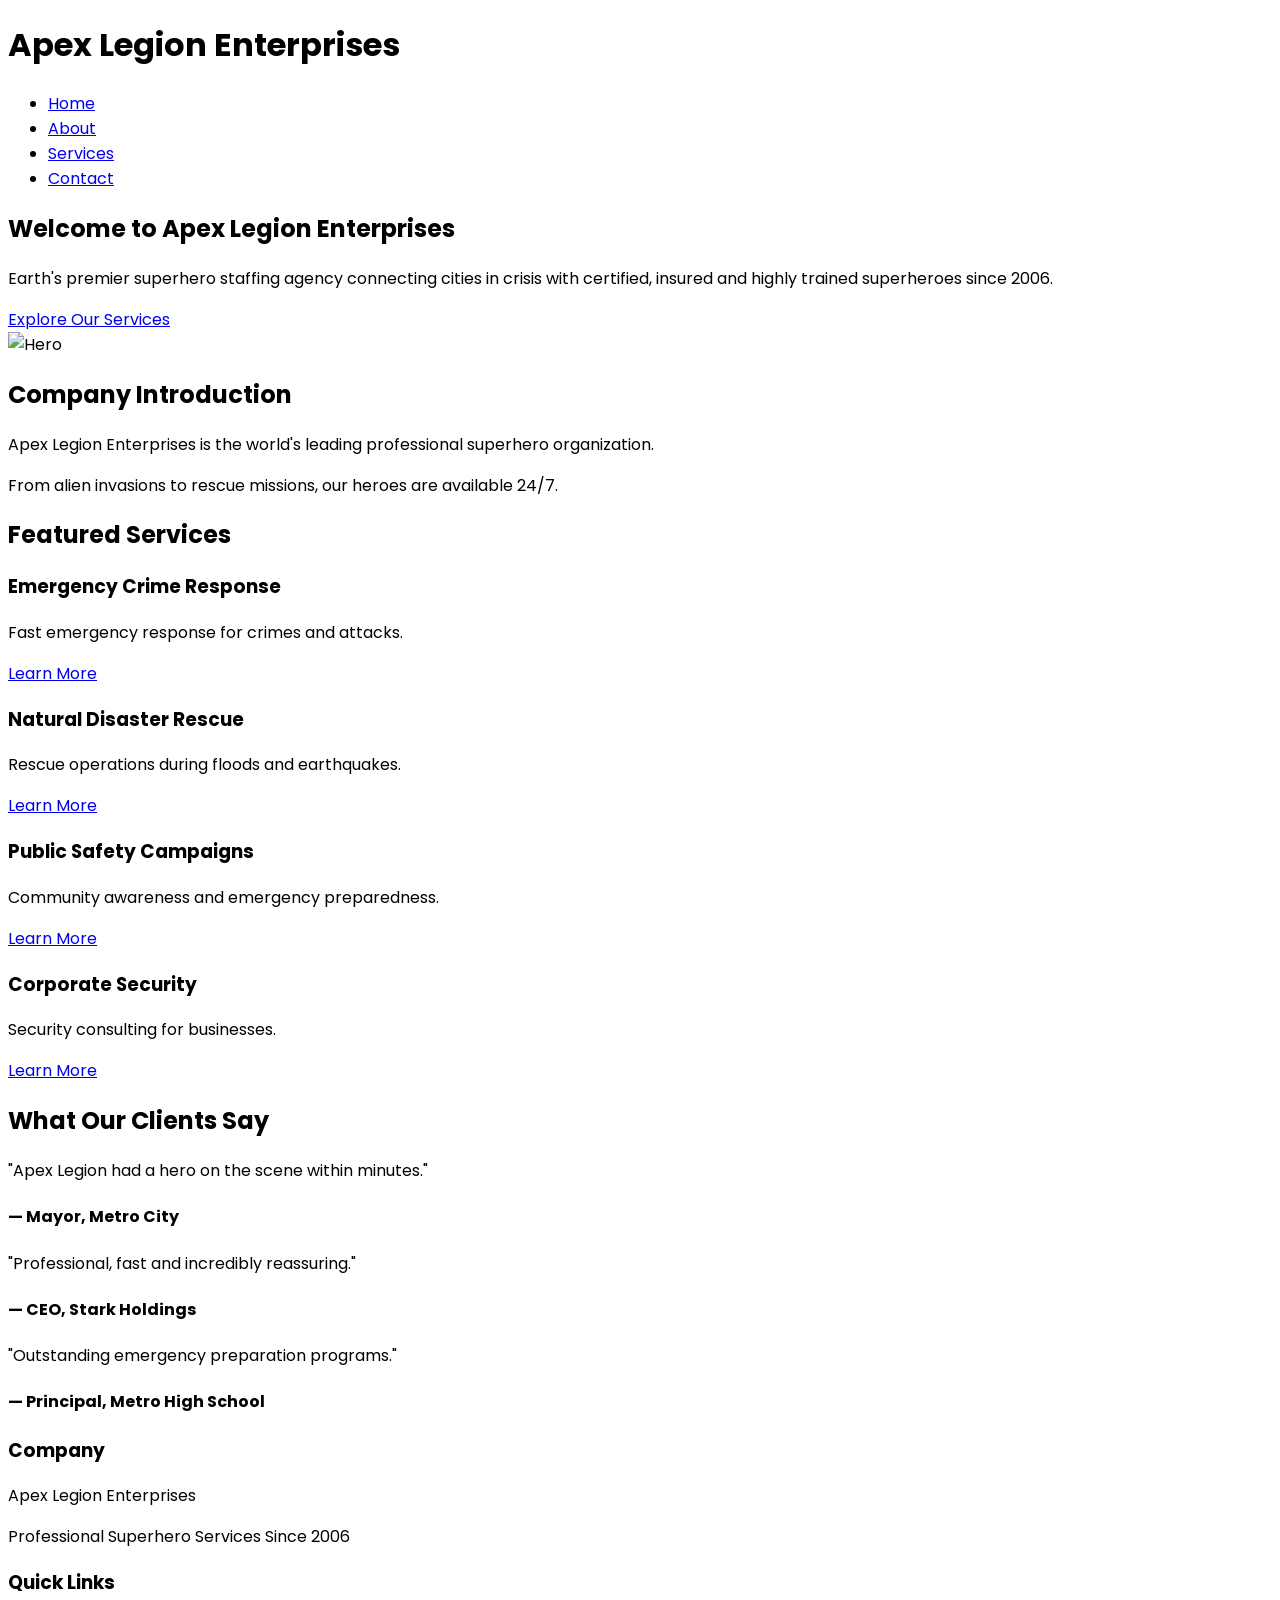
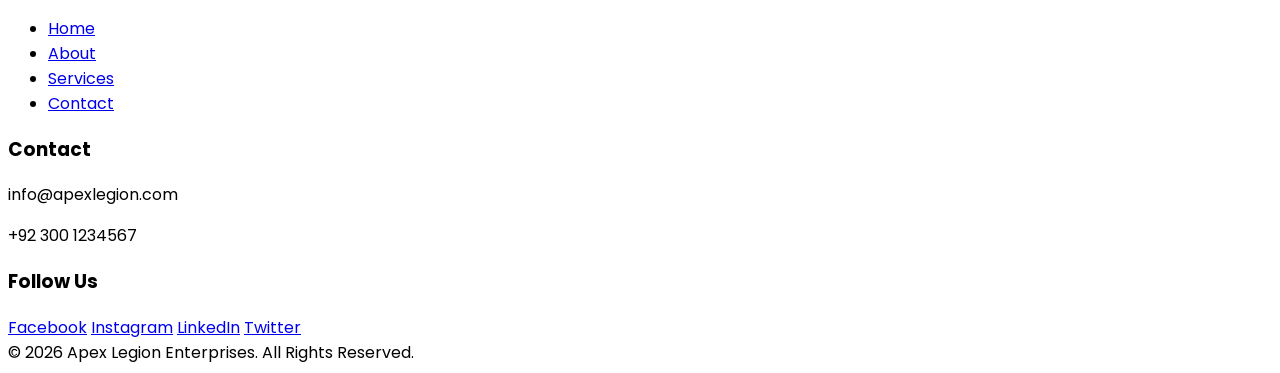
==== commit 8d445877: "Updated website with Tailwind CSS" ====
--- a/index.html
+++ b/index.html
@@ -6,238 +6,326 @@
     <meta name="viewport" content="width=device-width, initial-scale=1.0">
     <title>Apex Legion Enterprises - Home</title>
 
-    <link rel="stylesheet" href="style.css">
+    <script src="https://cdn.tailwindcss.com"></script>
 
     <link rel="preconnect" href="https://fonts.googleapis.com">
     <link rel="preconnect" href="https://fonts.gstatic.com" crossorigin>
 
-    <link href="https://fonts.googleapis.com/css2?family=Poppins:wght@300;400;500;600;700&family=Montserrat:wght@600;700;800&display=swap"
+    <link href="https://fonts.googleapis.com/css2?family=Poppins:wght@300;400;500;600;700&display=swap"
         rel="stylesheet">
+
+    <style>
+        body {
+            font-family: 'Poppins', sans-serif;
+        }
+    </style>
+
 </head>
 
-<body>
-
-<header>
-
-    <h1>Apex Legion Enterprises</h1>
-
-    <nav>
-        <ul>
-            <li><a class="active" href="index.html">Home</a></li>
-            <li><a href="about.html">About</a></li>
-            <li><a href="services.html">Services</a></li>
-            <li><a href="contact.html">Contact</a></li>
-        </ul>
-    </nav>
-
-</header>
-
-<main>
-
-    <section class="hero">
-
-        <div class="hero-text">
-
-            <h2>Welcome to Apex Legion Enterprises</h2>
-
-            <p>
-                Earth's premier superhero staffing agency connecting cities in crisis with certified,
-                insured, and highly trained superheroes since 2006.
+<body class="bg-slate-100 text-gray-800">
+
+    <header class="bg-slate-900 text-white shadow-lg">
+
+        <div class="max-w-7xl mx-auto px-6 py-5 flex flex-col md:flex-row justify-between items-center">
+
+            <h1 class="text-3xl font-bold">
+                Apex Legion Enterprises
+            </h1>
+
+            <nav class="mt-4 md:mt-0">
+
+                <ul class="flex gap-6 font-medium">
+
+                    <li><a href="index.html" class="text-sky-400">Home</a></li>
+
+                    <li><a href="about.html" class="hover:text-sky-400 transition">About</a></li>
+
+                    <li><a href="services.html" class="hover:text-sky-400 transition">Services</a></li>
+
+                    <li><a href="contact.html" class="hover:text-sky-400 transition">Contact</a></li>
+
+                </ul>
+
+            </nav>
+
+        </div>
+
+    </header>
+
+
+    <main class="max-w-7xl mx-auto px-6 py-10">
+
+
+        <section
+            class="bg-white rounded-2xl shadow-lg p-10 flex flex-col lg:flex-row items-center gap-10">
+
+            <div class="lg:w-1/2">
+
+                <h2 class="text-5xl font-bold text-slate-900 mb-6">
+                    Welcome to Apex Legion Enterprises
+                </h2>
+
+                <p class="text-gray-600 text-lg mb-8">
+
+                    Earth's premier superhero staffing agency connecting cities in crisis with
+                    certified, insured and highly trained superheroes since 2006.
+
+                </p>
+
+                <a href="services.html"
+                    class="bg-blue-600 text-white px-6 py-3 rounded-lg hover:bg-blue-700 transition">
+
+                    Explore Our Services
+
+                </a>
+
+            </div>
+
+            <div class="lg:w-1/2">
+
+                <img src="images (3).jfif"
+                    class="rounded-xl shadow-lg w-full"
+                    alt="Hero">
+
+            </div>
+
+        </section>
+
+
+        <section class="mt-12 bg-white rounded-2xl shadow-lg p-8">
+
+            <h2 class="text-3xl font-bold mb-5">
+                Company Introduction
+            </h2>
+
+            <p class="text-gray-600 mb-4">
+
+                Apex Legion Enterprises is the world's leading professional superhero organization.
+
             </p>
 
-            <a href="services.html" class="btn">
-                Explore Our Services
-            </a>
+            <p class="text-gray-600">
+
+                From alien invasions to rescue missions, our heroes are available 24/7.
+
+            </p>
+
+        </section>
+
+
+        <section class="mt-12">
+
+            <h2 class="text-3xl font-bold text-center mb-10">
+
+                Featured Services
+
+            </h2>
+
+            <div class="grid md:grid-cols-2 lg:grid-cols-4 gap-8">
+
+                <div class="bg-white rounded-xl shadow-lg p-6">
+
+                    <h3 class="text-xl font-semibold text-blue-700 mb-3">
+                        Emergency Crime Response
+                    </h3>
+
+                    <p class="text-gray-600 mb-6">
+                        Fast emergency response for crimes and attacks.
+                    </p>
+
+                    <a href="services.html"
+                        class="bg-blue-600 text-white px-5 py-2 rounded hover:bg-blue-700">
+
+                        Learn More
+
+                    </a>
+
+                </div>
+
+                <div class="bg-white rounded-xl shadow-lg p-6">
+
+                    <h3 class="text-xl font-semibold text-blue-700 mb-3">
+                        Natural Disaster Rescue
+                    </h3>
+
+                    <p class="text-gray-600 mb-6">
+                        Rescue operations during floods and earthquakes.
+                    </p>
+
+                    <a href="services.html"
+                        class="bg-blue-600 text-white px-5 py-2 rounded hover:bg-blue-700">
+
+                        Learn More
+
+                    </a>
+
+                </div>
+
+                <div class="bg-white rounded-xl shadow-lg p-6">
+
+                    <h3 class="text-xl font-semibold text-blue-700 mb-3">
+                        Public Safety Campaigns
+                    </h3>
+
+                    <p class="text-gray-600 mb-6">
+                        Community awareness and emergency preparedness.
+                    </p>
+
+                    <a href="services.html"
+                        class="bg-blue-600 text-white px-5 py-2 rounded hover:bg-blue-700">
+
+                        Learn More
+
+                    </a>
+
+                </div>
+
+                <div class="bg-white rounded-xl shadow-lg p-6">
+
+                    <h3 class="text-xl font-semibold text-blue-700 mb-3">
+                        Corporate Security
+                    </h3>
+
+                    <p class="text-gray-600 mb-6">
+                        Security consulting for businesses.
+                    </p>
+
+                    <a href="services.html"
+                        class="bg-blue-600 text-white px-5 py-2 rounded hover:bg-blue-700">
+
+                        Learn More
+
+                    </a>
+
+                </div>
+
+            </div>
+
+        </section>
+
+
+        <section class="mt-12">
+
+            <h2 class="text-3xl font-bold text-center mb-10">
+
+                What Our Clients Say
+
+            </h2>
+
+            <div class="grid md:grid-cols-3 gap-8">
+
+                <div class="bg-white rounded-xl shadow-lg p-6">
+
+                    <p class="italic text-gray-600">
+
+                        "Apex Legion had a hero on the scene within minutes."
+
+                    </p>
+
+                    <h4 class="mt-5 font-semibold">
+                        — Mayor, Metro City
+                    </h4>
+
+                </div>
+
+                <div class="bg-white rounded-xl shadow-lg p-6">
+
+                    <p class="italic text-gray-600">
+
+                        "Professional, fast and incredibly reassuring."
+
+                    </p>
+
+                    <h4 class="mt-5 font-semibold">
+                        — CEO, Stark Holdings
+                    </h4>
+
+                </div>
+
+                <div class="bg-white rounded-xl shadow-lg p-6">
+
+                    <p class="italic text-gray-600">
+
+                        "Outstanding emergency preparation programs."
+
+                    </p>
+
+                    <h4 class="mt-5 font-semibold">
+                        — Principal, Metro High School
+                    </h4>
+
+                </div>
+
+            </div>
+
+        </section>
+
+    </main>
+
+    <footer class="bg-slate-900 text-white mt-16">
+
+        <div class="max-w-7xl mx-auto px-6 py-10 grid md:grid-cols-4 gap-8">
+
+            <div>
+
+                <h3 class="text-xl font-semibold mb-4">Company</h3>
+
+                <p>Apex Legion Enterprises</p>
+
+                <p>Professional Superhero Services Since 2006</p>
+
+            </div>
+
+            <div>
+
+                <h3 class="text-xl font-semibold mb-4">Quick Links</h3>
+
+                <ul class="space-y-2">
+
+                    <li><a href="index.html" class="hover:text-sky-400">Home</a></li>
+                    <li><a href="about.html" class="hover:text-sky-400">About</a></li>
+                    <li><a href="services.html" class="hover:text-sky-400">Services</a></li>
+                    <li><a href="contact.html" class="hover:text-sky-400">Contact</a></li>
+
+                </ul>
+
+            </div>
+
+            <div>
+
+                <h3 class="text-xl font-semibold mb-4">Contact</h3>
+
+                <p>info@apexlegion.com</p>
+
+                <p>+92 300 1234567</p>
+
+            </div>
+
+            <div>
+
+                <h3 class="text-xl font-semibold mb-4">Follow Us</h3>
+
+                <div class="flex gap-4">
+
+                    <a href="#" class="hover:text-sky-400">Facebook</a>
+                    <a href="#" class="hover:text-sky-400">Instagram</a>
+                    <a href="#" class="hover:text-sky-400">LinkedIn</a>
+                    <a href="#" class="hover:text-sky-400">Twitter</a>
+
+                </div>
+
+            </div>
 
         </div>
 
-        <div class="hero-image">
-
-            <img src="images (3).jfif" alt="Apex Legion Enterprises Hero">
+        <div class="bg-slate-950 text-center py-4">
+
+            © 2026 Apex Legion Enterprises. All Rights Reserved.
 
         </div>
 
-    </section>
-
-
-    <section>
-
-        <h2>Company Introduction</h2>
-
-        <p>
-            Apex Legion Enterprises is the world's leading professional superhero organization.
-            We manage elite crime-fighters, disaster responders and public safety experts.
-        </p>
-
-        <p>
-            From alien invasions to rescue missions, our heroes are available 24/7.
-        </p>
-
-    </section>
-
-
-    <section>
-
-        <h2>Featured Services</h2>
-
-        <div class="services-container">
-
-            <div class="service-box">
-
-                <h3>Emergency Crime Response</h3>
-
-                <p>
-                    Fast emergency response for crimes and attacks.
-                </p>
-
-                <a href="services.html" class="btn">
-                    Learn More
-                </a>
-
-            </div>
-
-            <div class="service-box">
-
-                <h3>Natural Disaster Rescue</h3>
-
-                <p>
-                    Rescue operations during floods, storms and earthquakes.
-                </p>
-
-                <a href="services.html" class="btn">
-                    Learn More
-                </a>
-
-            </div>
-
-            <div class="service-box">
-
-                <h3>Public Safety Campaigns</h3>
-
-                <p>
-                    Community awareness and emergency preparedness.
-                </p>
-
-                <a href="services.html" class="btn">
-                    Learn More
-                </a>
-
-            </div>
-
-            <div class="service-box">
-
-                <h3>Corporate Security</h3>
-
-                <p>
-                    Security consulting for businesses and organizations.
-                </p>
-
-                <a href="services.html" class="btn">
-                    Learn More
-                </a>
-
-            </div>
-
-        </div>
-
-    </section>
-
-
-    <section>
-
-        <h2>What Our Clients Say</h2>
-
-        <div class="testimonials-container">
-
-            <div class="testimonial-card">
-                <p>
-                    "Apex Legion had a hero on the scene within minutes of our call.
-                    Genuinely saved our city during the flood crisis."
-                </p>
-                <span class="testimonial-author">— Mayor, Metro City</span>
-            </div>
-
-            <div class="testimonial-card">
-                <p>
-                    "Professional, fast, and incredibly reassuring to work with.
-                    Our corporate security has never been better."
-                </p>
-                <span class="testimonial-author">— CEO, Stark Holdings</span>
-            </div>
-
-            <div class="testimonial-card">
-                <p>
-                    "Their public safety workshops changed how our entire school
-                    district prepares for emergencies."
-                </p>
-                <span class="testimonial-author">— Principal, Metro High School</span>
-            </div>
-
-        </div>
-
-    </section>
-
-</main>
-
-<footer>
-
-    <div class="footer-top">
-
-        <div class="footer-column">
-
-            <h3>Company</h3>
-
-            <p>Apex Legion Enterprises</p>
-
-            <p>Professional Superhero Services Since 2006</p>
-
-        </div>
-
-        <div class="footer-column">
-
-            <h3>Quick Links</h3>
-
-            <a href="index.html">Home</a>
-
-            <a href="about.html">About</a>
-
-            <a href="services.html">Services</a>
-
-            <a href="contact.html">Contact</a>
-
-        </div>
-
-        <div class="footer-column">
-
-            <h3>Contact</h3>
-
-            <p>Email: info@apexlegion.com</p>
-
-            <p>Phone: +92 300 1234567</p>
-
-        </div>
-
-        <div class="footer-column">
-
-            <h3>Follow Us</h3>
-
-            <div class="social-icons">
-                <a href="#" aria-label="Facebook">FB</a>
-                <a href="#" aria-label="Instagram">IG</a>
-                <a href="#" aria-label="LinkedIn">in</a>
-                <a href="#" aria-label="Twitter">X</a>
-            </div>
-
-        </div>
-
-    </div>
-
-    <div class="footer-bottom">
-        <p>&copy; 2026 Apex Legion Enterprises. All Rights Reserved.</p>
-    </div>
-
-</footer>
+    </footer>
 
 </body>
 
-</html>+</html>
